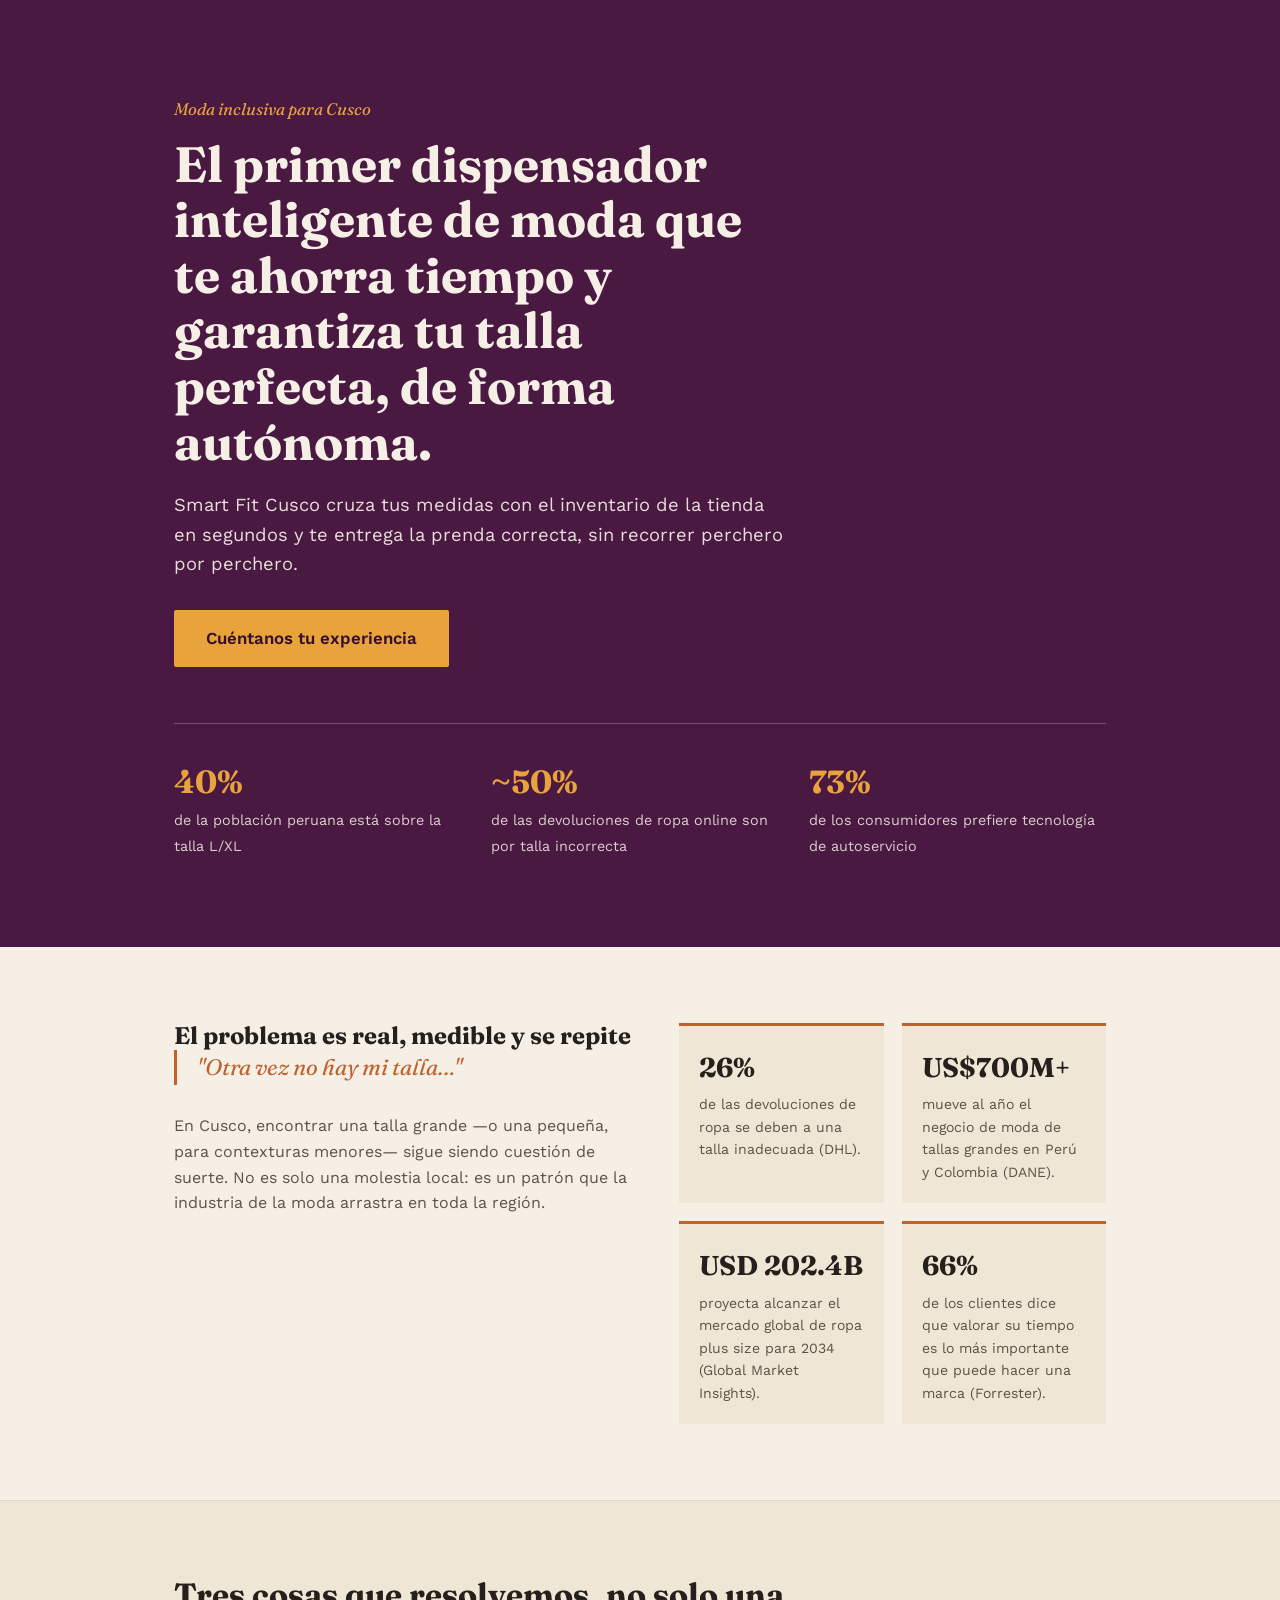
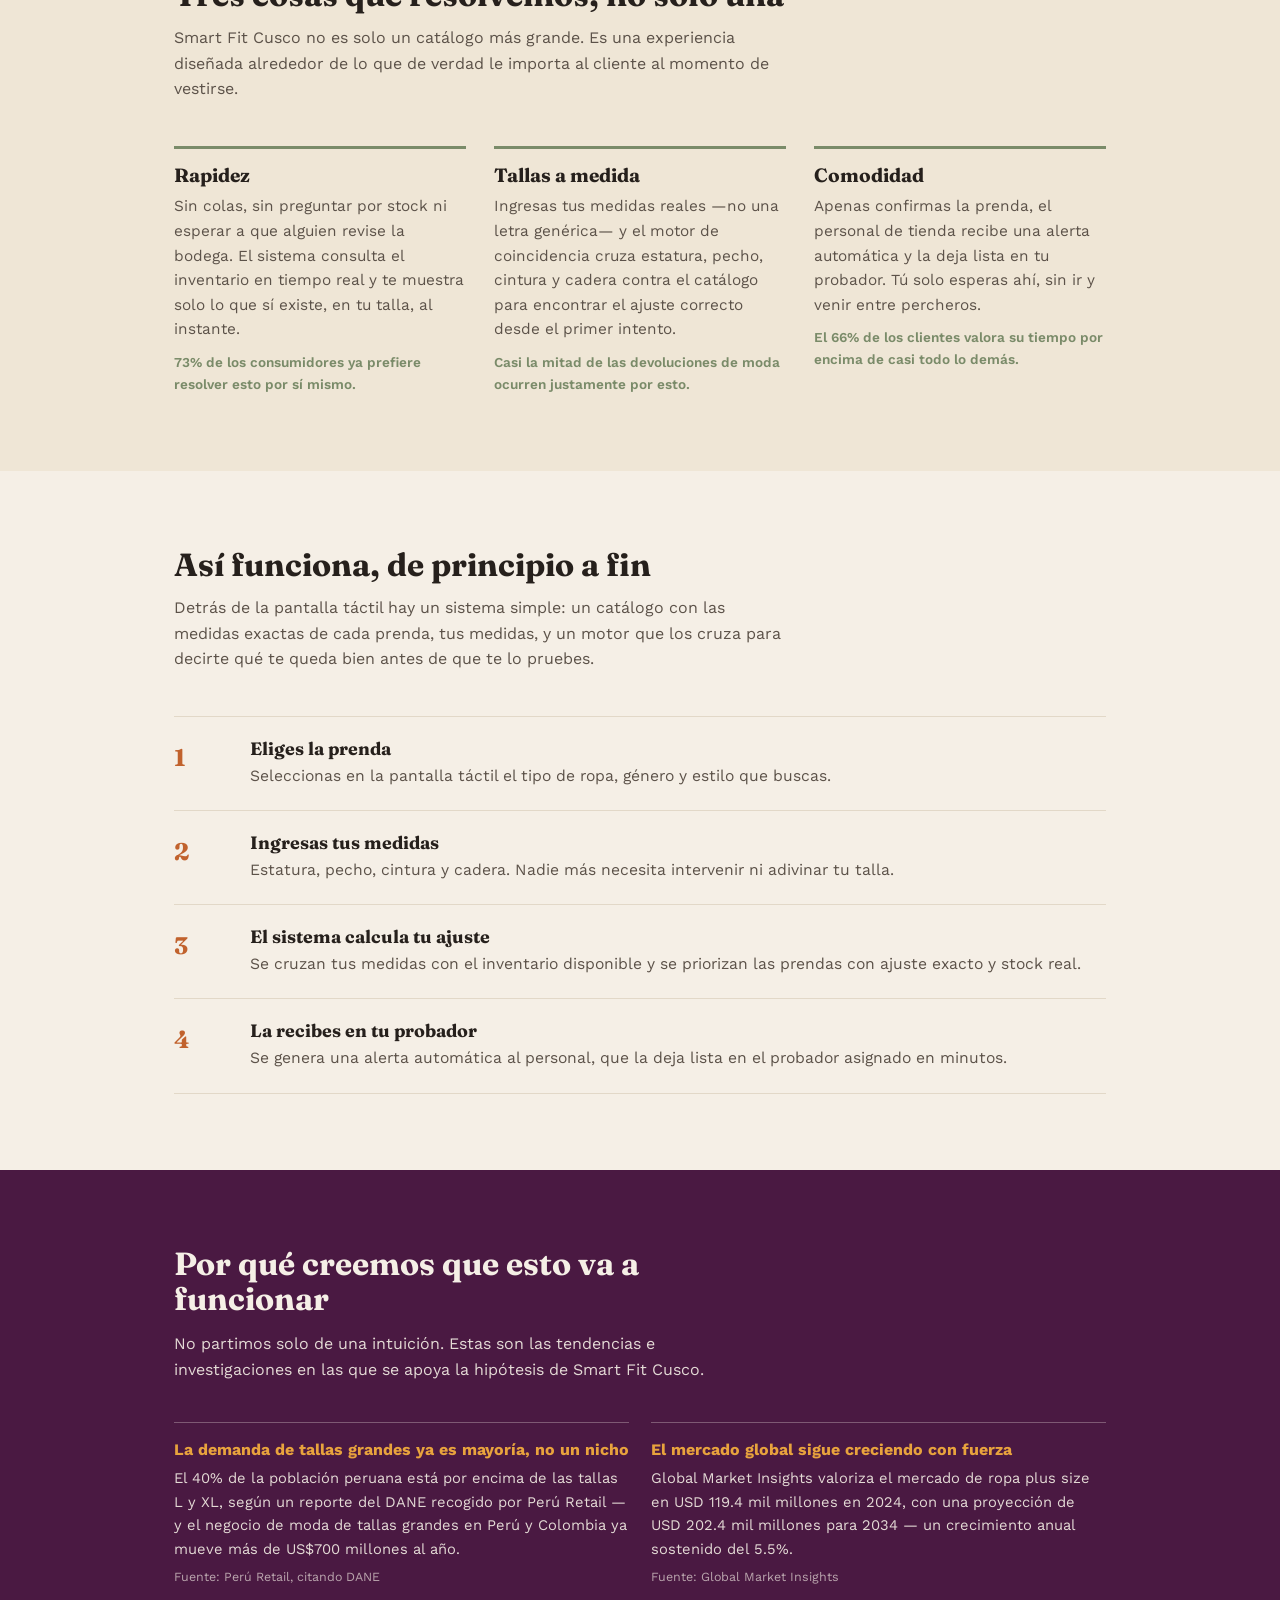
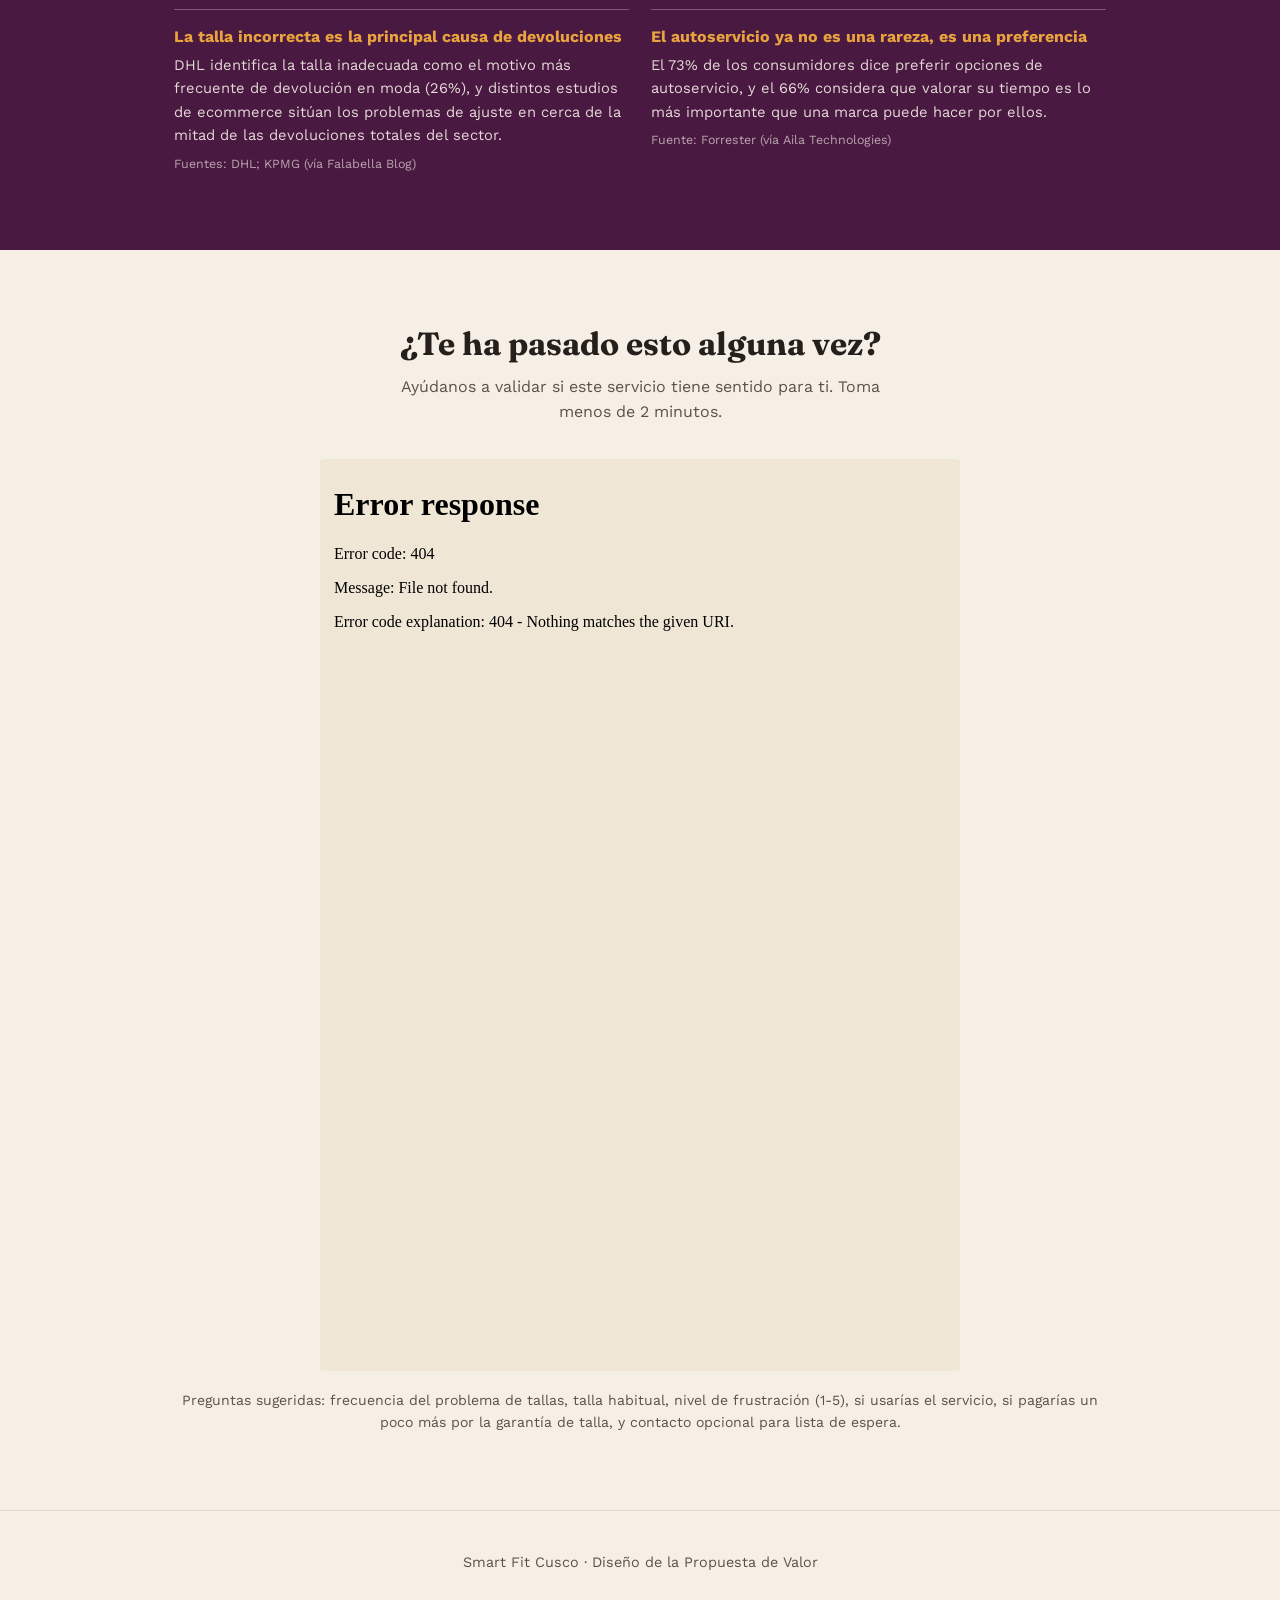
==== index.html @ 57fafe06 "Add files via upload" ====
<!DOCTYPE html>
<html lang="es">
<head>
<meta charset="UTF-8">
<meta name="viewport" content="width=device-width, initial-scale=1">
<title>Smart Fit Cusco — El primer dispensador inteligente de moda</title>
<link rel="preconnect" href="https://fonts.googleapis.com">
<link rel="preconnect" href="https://fonts.gstatic.com" crossorigin>
<link href="https://fonts.googleapis.com/css2?family=Fraunces:ital,wght@0,600;0,700;1,600&family=Work+Sans:wght@400;500;600&display=swap" rel="stylesheet">
<style>
  :root{
    --plum:#4a1942;
    --plum-deep:#340f2e;
    --clay:#c1622d;
    --mustard:#e8a33d;
    --sage:#7a8b69;
    --cream:#f5efe6;
    --panel:#efe6d6;
    --ink:#26201c;
    --muted:#5c5249;
  }
  *{box-sizing:border-box;margin:0;padding:0;}
  body{
    font-family:'Work Sans',sans-serif;
    background:var(--cream);
    color:var(--ink);
    line-height:1.6;
  }
  h1,h2,h3{
    font-family:'Fraunces',serif;
    font-weight:700;
    line-height:1.12;
  }
  .wrap{max-width:980px;margin:0 auto;padding:0 24px;}
  section{padding:76px 0;}
  a.btn{
    display:inline-block;
    background:var(--mustard);
    color:var(--plum-deep);
    text-decoration:none;
    padding:15px 32px;
    border-radius:2px;
    font-weight:600;
    font-size:1.05rem;
  }
  a.btn:hover{background:#f0b158;}

  /* HERO */
  .hero{background:var(--plum);color:var(--cream);padding:96px 0 88px;}
  .hero .eyebrow{color:var(--mustard);font-size:1.05rem;font-style:italic;font-family:'Fraunces',serif;}
  .hero h1{font-size:clamp(2rem,4.6vw,3.1rem);max-width:18ch;margin:14px 0 20px;}
  .hero p.sub{max-width:56ch;font-size:1.15rem;opacity:.92;margin-bottom:32px;}
  .hero-stats{display:grid;grid-template-columns:repeat(3,1fr);gap:20px;margin-top:56px;border-top:1px solid rgba(245,239,230,.25);padding-top:32px;}
  .hero-stats .stat b{display:block;font-family:'Fraunces',serif;font-size:2rem;color:var(--mustard);}
  .hero-stats .stat span{font-size:.9rem;opacity:.85;}

  /* PROBLEMA */
  .problema{border-bottom:1px solid #e2d8c8;}
  .problema .grid{display:grid;grid-template-columns:1fr;gap:36px;}
  @media(min-width:760px){.problema .grid{grid-template-columns:1.1fr 1fr;align-items:start;}}
  .problema blockquote{
    font-family:'Fraunces',serif;font-style:italic;font-size:1.4rem;color:var(--clay);
    border-left:3px solid var(--clay);padding-left:20px;margin-bottom:28px;
  }
  .cifras{display:grid;grid-template-columns:1fr 1fr;gap:18px;}
  .cifra{background:var(--panel);padding:20px;border-top:3px solid var(--clay);}
  .cifra b{display:block;font-family:'Fraunces',serif;font-size:1.7rem;}
  .cifra p{font-size:.88rem;color:var(--muted);margin-top:4px;}

  /* PILARES */
  .pilares{background:var(--panel);}
  .pilares h2{font-size:2rem;margin-bottom:12px;}
  .pilares p.intro{max-width:60ch;color:var(--muted);margin-bottom:44px;}
  .pilares-grid{display:grid;grid-template-columns:1fr;gap:28px;}
  @media(min-width:760px){.pilares-grid{grid-template-columns:repeat(3,1fr);}}
  .pilar{border-top:3px solid var(--sage);padding-top:16px;}
  .pilar h3{font-size:1.2rem;margin-bottom:8px;}
  .pilar p{font-size:.96rem;color:var(--muted);}
  .pilar .dato{font-size:.85rem;color:var(--sage);font-weight:600;margin-top:10px;}

  /* COMO FUNCIONA */
  .como h2{font-size:2rem;margin-bottom:12px;}
  .como p.intro{max-width:62ch;color:var(--muted);margin-bottom:44px;}
  .pasos{display:grid;grid-template-columns:1fr;gap:0;}
  .paso{display:grid;grid-template-columns:56px 1fr;gap:20px;padding:22px 0;border-top:1px solid #e2d8c8;}
  .paso:last-child{border-bottom:1px solid #e2d8c8;}
  .paso .num{font-family:'Fraunces',serif;font-size:1.5rem;font-weight:700;color:var(--clay);}
  .paso h3{font-size:1.12rem;margin-bottom:4px;}
  .paso p{color:var(--muted);font-size:.98rem;}

  /* RESPALDO */
  .respaldo{background:var(--plum);color:var(--cream);}
  .respaldo h2{font-size:2rem;max-width:22ch;margin-bottom:14px;}
  .respaldo p.intro{max-width:60ch;opacity:.9;margin-bottom:40px;}
  .fuentes{display:grid;grid-template-columns:1fr;gap:22px;}
  @media(min-width:760px){.fuentes{grid-template-columns:repeat(2,1fr);}}
  .fuente{border-top:1px solid rgba(245,239,230,.3);padding-top:14px;}
  .fuente b{color:var(--mustard);}
  .fuente p{font-size:.92rem;opacity:.9;margin-top:4px;}
  .fuente cite{display:block;font-size:.78rem;opacity:.65;margin-top:6px;font-style:normal;}

  /* FORMULARIO */
  .formulario{text-align:center;background:var(--cream);}
  .formulario h2{font-size:2rem;max-width:22ch;margin:0 auto 12px;}
  .formulario p.lead{max-width:50ch;margin:0 auto 34px;color:var(--muted);}
  .form-shell{background:var(--panel);border-radius:4px;padding:6px;max-width:640px;margin:0 auto;}
  .form-shell iframe{width:100%;height:900px;border:none;display:block;}
  .form-note{font-size:.88rem;color:var(--muted);margin-top:18px;}

  footer{padding:40px 0;text-align:center;font-size:.9rem;color:var(--muted);border-top:1px solid #e2d8c8;}
</style>
</head>
<body>

  <header class="hero">
    <div class="wrap">
      <p class="eyebrow">Moda inclusiva para Cusco</p>
      <h1>El primer dispensador inteligente de moda que te ahorra tiempo y garantiza tu talla perfecta, de forma autónoma.</h1>
      <p class="sub">Smart Fit Cusco cruza tus medidas con el inventario de la tienda en segundos y te entrega la prenda correcta, sin recorrer perchero por perchero.</p>
      <a class="btn" href="#formulario">Cuéntanos tu experiencia</a>
      <div class="hero-stats">
        <div class="stat"><b>40%</b><span>de la población peruana está sobre la talla L/XL</span></div>
        <div class="stat"><b>~50%</b><span>de las devoluciones de ropa online son por talla incorrecta</span></div>
        <div class="stat"><b>73%</b><span>de los consumidores prefiere tecnología de autoservicio</span></div>
      </div>
    </div>
  </header>

  <section class="problema">
    <div class="wrap grid">
      <div>
        <h2>El problema es real, medible y se repite</h2>
        <blockquote>"Otra vez no hay mi talla…"</blockquote>
        <p style="color:var(--muted)">En Cusco, encontrar una talla grande —o una pequeña, para contexturas menores— sigue siendo cuestión de suerte. No es solo una molestia local: es un patrón que la industria de la moda arrastra en toda la región.</p>
      </div>
      <div class="cifras">
        <div class="cifra"><b>26%</b><p>de las devoluciones de ropa se deben a una talla inadecuada (DHL).</p></div>
        <div class="cifra"><b>US$700M+</b><p>mueve al año el negocio de moda de tallas grandes en Perú y Colombia (DANE).</p></div>
        <div class="cifra"><b>USD 202.4B</b><p>proyecta alcanzar el mercado global de ropa plus size para 2034 (Global Market Insights).</p></div>
        <div class="cifra"><b>66%</b><p>de los clientes dice que valorar su tiempo es lo más importante que puede hacer una marca (Forrester).</p></div>
      </div>
    </div>
  </section>

  <section class="pilares">
    <div class="wrap">
      <h2>Tres cosas que resolvemos, no solo una</h2>
      <p class="intro">Smart Fit Cusco no es solo un catálogo más grande. Es una experiencia diseñada alrededor de lo que de verdad le importa al cliente al momento de vestirse.</p>
      <div class="pilares-grid">
        <div class="pilar">
          <h3>Rapidez</h3>
          <p>Sin colas, sin preguntar por stock ni esperar a que alguien revise la bodega. El sistema consulta el inventario en tiempo real y te muestra solo lo que sí existe, en tu talla, al instante.</p>
          <p class="dato">73% de los consumidores ya prefiere resolver esto por sí mismo.</p>
        </div>
        <div class="pilar">
          <h3>Tallas a medida</h3>
          <p>Ingresas tus medidas reales —no una letra genérica— y el motor de coincidencia cruza estatura, pecho, cintura y cadera contra el catálogo para encontrar el ajuste correcto desde el primer intento.</p>
          <p class="dato">Casi la mitad de las devoluciones de moda ocurren justamente por esto.</p>
        </div>
        <div class="pilar">
          <h3>Comodidad</h3>
          <p>Apenas confirmas la prenda, el personal de tienda recibe una alerta automática y la deja lista en tu probador. Tú solo esperas ahí, sin ir y venir entre percheros.</p>
          <p class="dato">El 66% de los clientes valora su tiempo por encima de casi todo lo demás.</p>
        </div>
      </div>
    </div>
  </section>

  <section class="como">
    <div class="wrap">
      <h2>Así funciona, de principio a fin</h2>
      <p class="intro">Detrás de la pantalla táctil hay un sistema simple: un catálogo con las medidas exactas de cada prenda, tus medidas, y un motor que los cruza para decirte qué te queda bien antes de que te lo pruebes.</p>
      <div class="pasos">
        <div class="paso">
          <span class="num">1</span>
          <div><h3>Eliges la prenda</h3><p>Seleccionas en la pantalla táctil el tipo de ropa, género y estilo que buscas.</p></div>
        </div>
        <div class="paso">
          <span class="num">2</span>
          <div><h3>Ingresas tus medidas</h3><p>Estatura, pecho, cintura y cadera. Nadie más necesita intervenir ni adivinar tu talla.</p></div>
        </div>
        <div class="paso">
          <span class="num">3</span>
          <div><h3>El sistema calcula tu ajuste</h3><p>Se cruzan tus medidas con el inventario disponible y se priorizan las prendas con ajuste exacto y stock real.</p></div>
        </div>
        <div class="paso">
          <span class="num">4</span>
          <div><h3>La recibes en tu probador</h3><p>Se genera una alerta automática al personal, que la deja lista en el probador asignado en minutos.</p></div>
        </div>
      </div>
    </div>
  </section>

  <section class="respaldo">
    <div class="wrap">
      <h2>Por qué creemos que esto va a funcionar</h2>
      <p class="intro">No partimos solo de una intuición. Estas son las tendencias e investigaciones en las que se apoya la hipótesis de Smart Fit Cusco.</p>
      <div class="fuentes">
        <div class="fuente">
          <b>La demanda de tallas grandes ya es mayoría, no un nicho</b>
          <p>El 40% de la población peruana está por encima de las tallas L y XL, según un reporte del DANE recogido por Perú Retail — y el negocio de moda de tallas grandes en Perú y Colombia ya mueve más de US$700 millones al año.</p>
          <cite>Fuente: Perú Retail, citando DANE</cite>
        </div>
        <div class="fuente">
          <b>El mercado global sigue creciendo con fuerza</b>
          <p>Global Market Insights valoriza el mercado de ropa plus size en USD 119.4 mil millones en 2024, con una proyección de USD 202.4 mil millones para 2034 — un crecimiento anual sostenido del 5.5%.</p>
          <cite>Fuente: Global Market Insights</cite>
        </div>
        <div class="fuente">
          <b>La talla incorrecta es la principal causa de devoluciones</b>
          <p>DHL identifica la talla inadecuada como el motivo más frecuente de devolución en moda (26%), y distintos estudios de ecommerce sitúan los problemas de ajuste en cerca de la mitad de las devoluciones totales del sector.</p>
          <cite>Fuentes: DHL; KPMG (vía Falabella Blog)</cite>
        </div>
        <div class="fuente">
          <b>El autoservicio ya no es una rareza, es una preferencia</b>
          <p>El 73% de los consumidores dice preferir opciones de autoservicio, y el 66% considera que valorar su tiempo es lo más importante que una marca puede hacer por ellos.</p>
          <cite>Fuente: Forrester (vía Aila Technologies)</cite>
        </div>
      </div>
    </div>
  </section>

  <section class="formulario" id="formulario">
    <div class="wrap">
      <h2>¿Te ha pasado esto alguna vez?</h2>
      <p class="lead">Ayúdanos a validar si este servicio tiene sentido para ti. Toma menos de 2 minutos.</p>
      <div class="form-shell">
        <!--
          Reemplaza el src de abajo con el link de embed de tu Google Form:
          Google Forms → Enviar → pestaña "<>" (Insertar HTML) → copia solo el link dentro de src="..."
        -->
        <iframe src="PEGA_AQUI_EL_LINK_DE_EMBED_DE_TU_GOOGLE_FORM" title="Formulario Smart Fit Cusco">Cargando formulario…</iframe>
      </div>
      <p class="form-note">Preguntas sugeridas: frecuencia del problema de tallas, talla habitual, nivel de frustración (1-5), si usarías el servicio, si pagarías un poco más por la garantía de talla, y contacto opcional para lista de espera.</p>
    </div>
  </section>

  <footer>
    Smart Fit Cusco · Diseño de la Propuesta de Valor
  </footer>

</body>
</html>
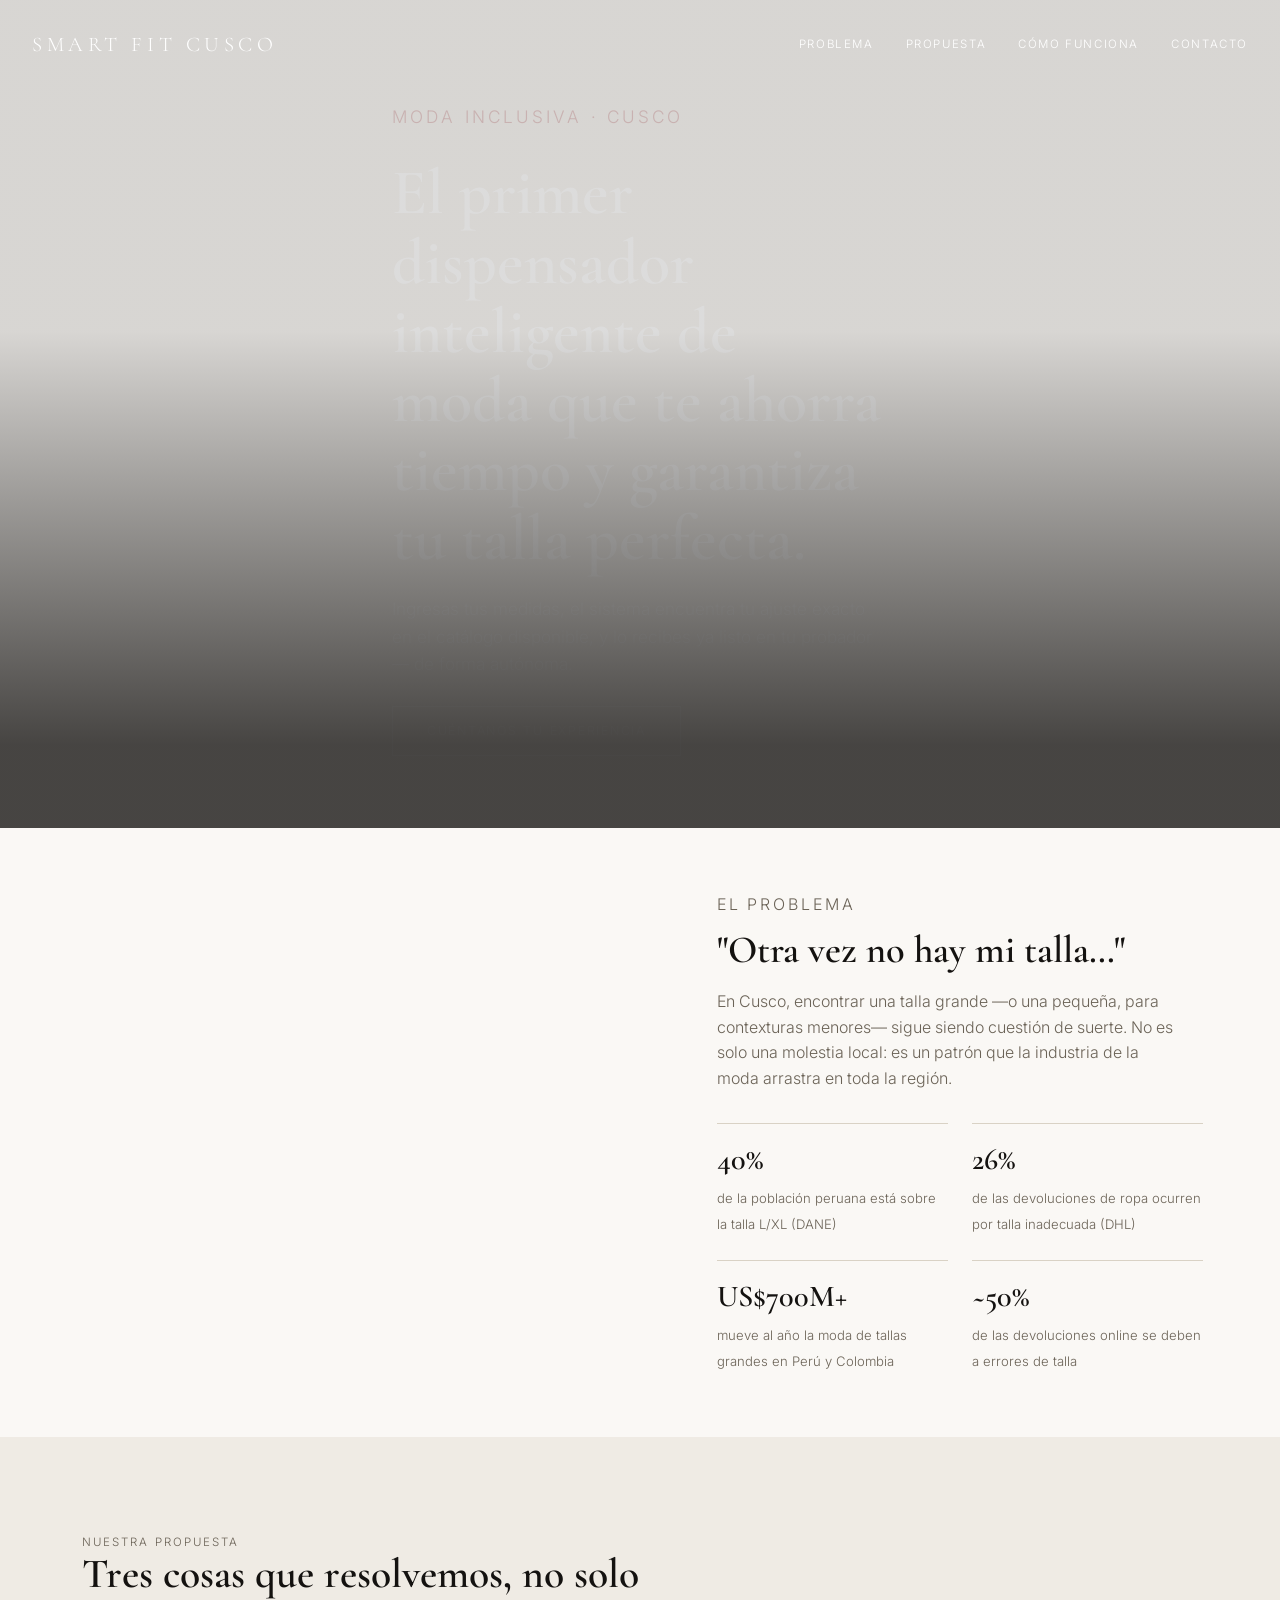
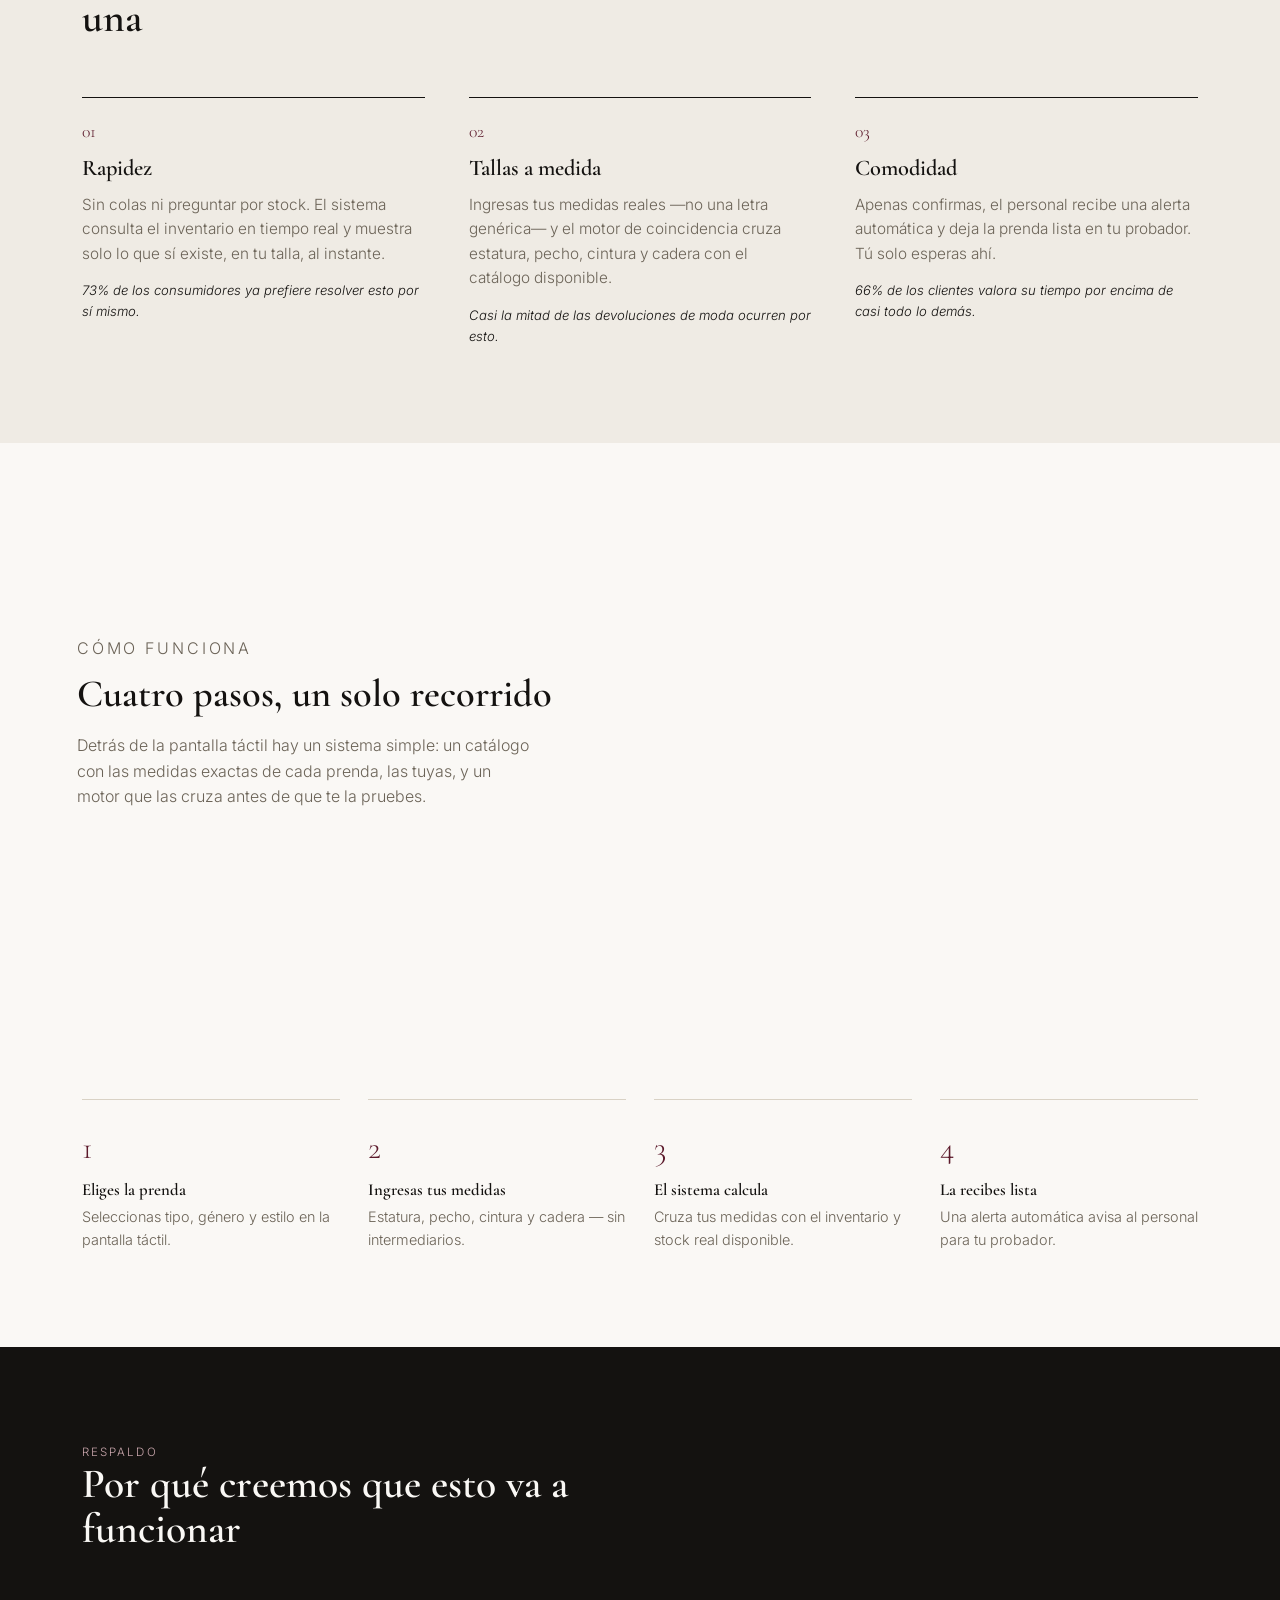
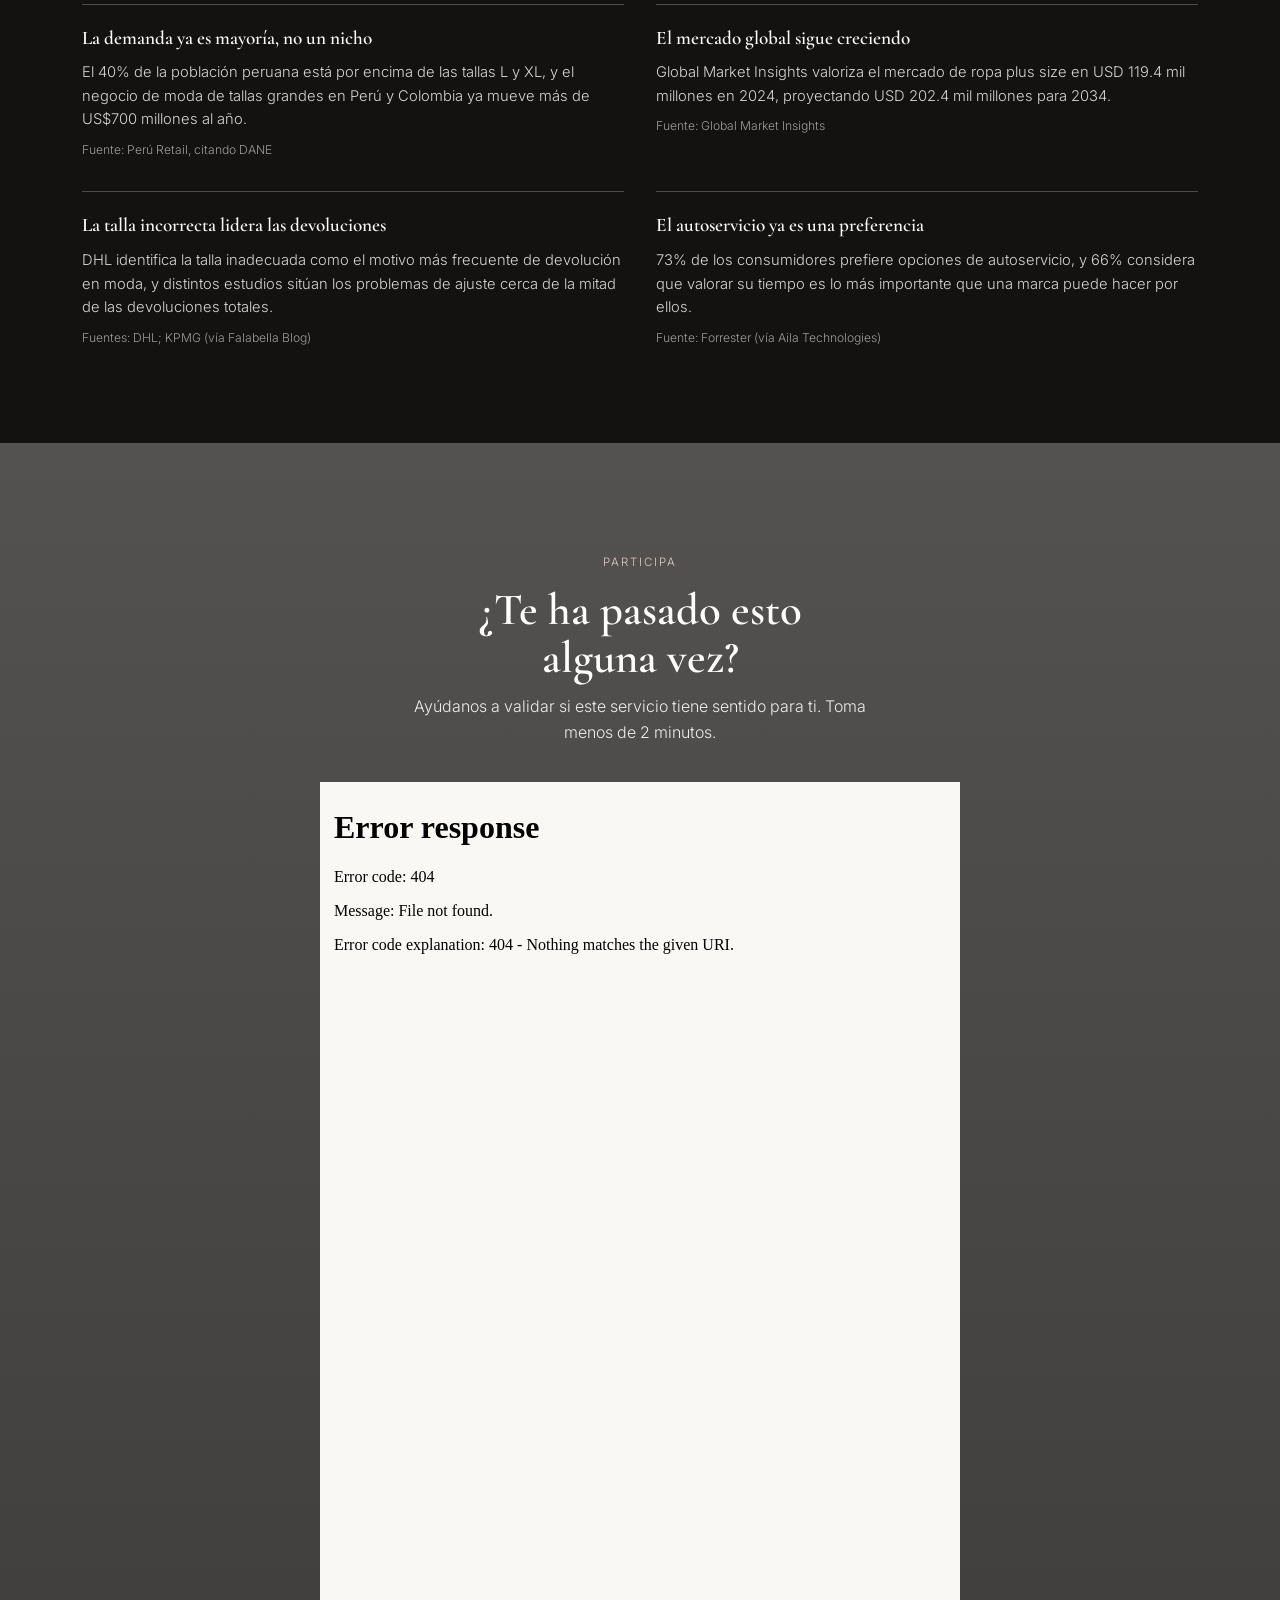
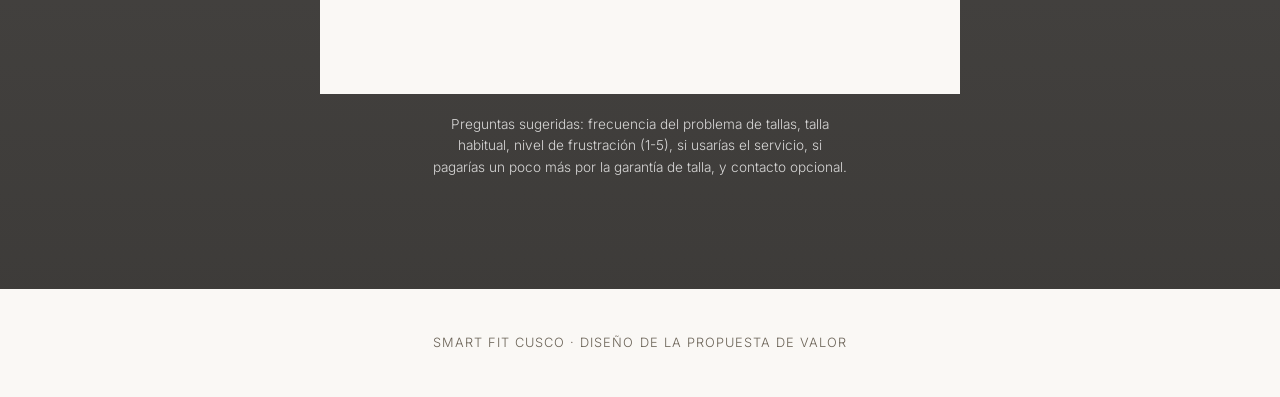
==== commit a920a383: "Rename index (1).html to index.html" ====
--- a/index.html
+++ b/index.html
@@ -3,217 +3,255 @@
 <head>
 <meta charset="UTF-8">
 <meta name="viewport" content="width=device-width, initial-scale=1">
-<title>Smart Fit Cusco — El primer dispensador inteligente de moda</title>
+<title>Smart Fit Cusco</title>
 <link rel="preconnect" href="https://fonts.googleapis.com">
 <link rel="preconnect" href="https://fonts.gstatic.com" crossorigin>
-<link href="https://fonts.googleapis.com/css2?family=Fraunces:ital,wght@0,600;0,700;1,600&family=Work+Sans:wght@400;500;600&display=swap" rel="stylesheet">
+<link href="https://fonts.googleapis.com/css2?family=Cormorant+Garamond:ital,wght@0,400;0,600;1,400&family=Inter:wght@300;400;500;600&display=swap" rel="stylesheet">
 <style>
   :root{
-    --plum:#4a1942;
-    --plum-deep:#340f2e;
-    --clay:#c1622d;
-    --mustard:#e8a33d;
-    --sage:#7a8b69;
-    --cream:#f5efe6;
-    --panel:#efe6d6;
-    --ink:#26201c;
-    --muted:#5c5249;
+    --ink:#141210;
+    --paper:#faf8f5;
+    --stone:#efebe4;
+    --line:#d9d2c5;
+    --wine:#5c1a2b;
+    --muted:#6b6357;
   }
   *{box-sizing:border-box;margin:0;padding:0;}
   body{
-    font-family:'Work Sans',sans-serif;
-    background:var(--cream);
+    font-family:'Inter',sans-serif;
+    font-weight:300;
+    background:var(--paper);
     color:var(--ink);
     line-height:1.6;
+    font-size:16px;
   }
   h1,h2,h3{
-    font-family:'Fraunces',serif;
-    font-weight:700;
-    line-height:1.12;
-  }
-  .wrap{max-width:980px;margin:0 auto;padding:0 24px;}
-  section{padding:76px 0;}
+    font-family:'Cormorant Garamond',serif;
+    font-weight:600;
+    line-height:1.08;
+  }
+  .wrap{max-width:1180px;margin:0 auto;padding:0 32px;}
+  section{padding:0;}
+  .label{
+    font-size:.72rem;
+    letter-spacing:.18em;
+    text-transform:uppercase;
+    color:var(--muted);
+  }
   a.btn{
     display:inline-block;
-    background:var(--mustard);
-    color:var(--plum-deep);
+    border:1px solid currentColor;
+    color:inherit;
     text-decoration:none;
-    padding:15px 32px;
-    border-radius:2px;
-    font-weight:600;
-    font-size:1.05rem;
-  }
-  a.btn:hover{background:#f0b158;}
+    padding:14px 34px;
+    font-size:.78rem;
+    letter-spacing:.14em;
+    text-transform:uppercase;
+  }
+  a.btn:hover{background:var(--ink);color:var(--paper);}
+
+  /* NAV */
+  nav{
+    position:absolute;top:0;left:0;right:0;z-index:10;
+    display:flex;justify-content:space-between;align-items:center;
+    padding:28px 32px;color:#fff;
+  }
+  nav .logo{font-family:'Cormorant Garamond',serif;font-size:1.3rem;letter-spacing:.22em;}
+  nav .links{display:none;gap:32px;font-size:.72rem;letter-spacing:.14em;text-transform:uppercase;}
+  nav .links a{color:#fff;text-decoration:none;}
+  @media(min-width:800px){nav .links{display:flex;}}
 
   /* HERO */
-  .hero{background:var(--plum);color:var(--cream);padding:96px 0 88px;}
-  .hero .eyebrow{color:var(--mustard);font-size:1.05rem;font-style:italic;font-family:'Fraunces',serif;}
-  .hero h1{font-size:clamp(2rem,4.6vw,3.1rem);max-width:18ch;margin:14px 0 20px;}
-  .hero p.sub{max-width:56ch;font-size:1.15rem;opacity:.92;margin-bottom:32px;}
-  .hero-stats{display:grid;grid-template-columns:repeat(3,1fr);gap:20px;margin-top:56px;border-top:1px solid rgba(245,239,230,.25);padding-top:32px;}
-  .hero-stats .stat b{display:block;font-family:'Fraunces',serif;font-size:2rem;color:var(--mustard);}
-  .hero-stats .stat span{font-size:.9rem;opacity:.85;}
-
-  /* PROBLEMA */
-  .problema{border-bottom:1px solid #e2d8c8;}
-  .problema .grid{display:grid;grid-template-columns:1fr;gap:36px;}
-  @media(min-width:760px){.problema .grid{grid-template-columns:1.1fr 1fr;align-items:start;}}
-  .problema blockquote{
-    font-family:'Fraunces',serif;font-style:italic;font-size:1.4rem;color:var(--clay);
-    border-left:3px solid var(--clay);padding-left:20px;margin-bottom:28px;
-  }
-  .cifras{display:grid;grid-template-columns:1fr 1fr;gap:18px;}
-  .cifra{background:var(--panel);padding:20px;border-top:3px solid var(--clay);}
-  .cifra b{display:block;font-family:'Fraunces',serif;font-size:1.7rem;}
-  .cifra p{font-size:.88rem;color:var(--muted);margin-top:4px;}
+  .hero{
+    position:relative;height:92vh;min-height:560px;
+    background:url('https://images.pexels.com/photos/1488470/pexels-photo-1488470.jpeg?cs=srgb&fm=jpg&w=1800') center/cover no-repeat;
+    display:flex;align-items:flex-end;
+  }
+  .hero::after{
+    content:"";position:absolute;inset:0;
+    background:linear-gradient(0deg,rgba(20,18,16,.78) 10%,rgba(20,18,16,.15) 60%);
+  }
+  .hero .wrap{position:relative;color:#fff;padding-bottom:72px;}
+  .hero .label{color:#e7c9c9;}
+  .hero h1{font-size:clamp(2.3rem,5.4vw,4rem);max-width:16ch;margin:16px 0 22px;font-weight:600;}
+  .hero p{max-width:44ch;font-size:1.08rem;opacity:.9;margin-bottom:28px;}
+
+  /* SPLIT SECTIONS */
+  .split{display:grid;grid-template-columns:1fr;}
+  @media(min-width:860px){.split{grid-template-columns:1fr 1fr;min-height:560px;}}
+  .split .media{min-height:320px;background-size:cover;background-position:center;}
+  .split .content{display:flex;flex-direction:column;justify-content:center;padding:64px 6vw;}
+  .split.reverse{direction:rtl;}
+  .split.reverse .content{direction:ltr;}
+  .content h2{font-size:clamp(1.7rem,3vw,2.5rem);margin:12px 0 18px;}
+  .content p{color:var(--muted);font-size:1rem;max-width:46ch;}
+
+  .stats-row{display:grid;grid-template-columns:repeat(2,1fr);gap:24px;margin-top:32px;}
+  @media(min-width:500px){.stats-row{grid-template-columns:repeat(2,1fr);}}
+  .stats-row div{border-top:1px solid var(--line);padding-top:12px;}
+  .stats-row b{display:block;font-family:'Cormorant Garamond',serif;font-size:1.9rem;font-weight:600;}
+  .stats-row span{font-size:.82rem;color:var(--muted);}
 
   /* PILARES */
-  .pilares{background:var(--panel);}
-  .pilares h2{font-size:2rem;margin-bottom:12px;}
-  .pilares p.intro{max-width:60ch;color:var(--muted);margin-bottom:44px;}
-  .pilares-grid{display:grid;grid-template-columns:1fr;gap:28px;}
-  @media(min-width:760px){.pilares-grid{grid-template-columns:repeat(3,1fr);}}
-  .pilar{border-top:3px solid var(--sage);padding-top:16px;}
-  .pilar h3{font-size:1.2rem;margin-bottom:8px;}
-  .pilar p{font-size:.96rem;color:var(--muted);}
-  .pilar .dato{font-size:.85rem;color:var(--sage);font-weight:600;margin-top:10px;}
+  .pilares{background:var(--stone);padding:96px 0;}
+  .pilares-head{max-width:60ch;margin-bottom:56px;}
+  .pilares-head h2{font-size:clamp(1.9rem,3.4vw,2.6rem);}
+  .pilares-grid{display:grid;grid-template-columns:1fr;gap:44px;}
+  @media(min-width:800px){.pilares-grid{grid-template-columns:repeat(3,1fr);}}
+  .pilar{border-top:1px solid var(--ink);padding-top:20px;}
+  .pilar .num{font-family:'Cormorant Garamond',serif;font-size:1.1rem;color:var(--wine);}
+  .pilar h3{font-size:1.4rem;margin:10px 0 12px;font-weight:600;}
+  .pilar p{color:var(--muted);font-size:.96rem;}
+  .pilar .dato{margin-top:14px;font-size:.82rem;font-style:italic;color:var(--ink);}
 
   /* COMO FUNCIONA */
-  .como h2{font-size:2rem;margin-bottom:12px;}
-  .como p.intro{max-width:62ch;color:var(--muted);margin-bottom:44px;}
-  .pasos{display:grid;grid-template-columns:1fr;gap:0;}
-  .paso{display:grid;grid-template-columns:56px 1fr;gap:20px;padding:22px 0;border-top:1px solid #e2d8c8;}
-  .paso:last-child{border-bottom:1px solid #e2d8c8;}
-  .paso .num{font-family:'Fraunces',serif;font-size:1.5rem;font-weight:700;color:var(--clay);}
-  .paso h3{font-size:1.12rem;margin-bottom:4px;}
-  .paso p{color:var(--muted);font-size:.98rem;}
+  .como{padding:96px 0;}
+  .como-head{max-width:60ch;margin-bottom:52px;}
+  .como-head h2{font-size:clamp(1.9rem,3.4vw,2.6rem);}
+  .pasos{display:grid;grid-template-columns:1fr;}
+  @media(min-width:700px){.pasos{grid-template-columns:repeat(4,1fr);gap:28px;}}
+  .paso{border-top:1px solid var(--line);padding:22px 0;}
+  @media(min-width:700px){.paso{padding:0;padding-top:22px;}}
+  .paso .num{font-family:'Cormorant Garamond',serif;font-size:2rem;color:var(--wine);}
+  .paso h3{font-size:1.05rem;margin:8px 0 6px;font-weight:600;}
+  .paso p{font-size:.9rem;color:var(--muted);}
 
   /* RESPALDO */
-  .respaldo{background:var(--plum);color:var(--cream);}
-  .respaldo h2{font-size:2rem;max-width:22ch;margin-bottom:14px;}
-  .respaldo p.intro{max-width:60ch;opacity:.9;margin-bottom:40px;}
-  .fuentes{display:grid;grid-template-columns:1fr;gap:22px;}
+  .respaldo{background:var(--ink);color:var(--paper);padding:96px 0;}
+  .respaldo-head{max-width:64ch;margin-bottom:52px;}
+  .respaldo-head .label{color:#c9a6ac;}
+  .respaldo-head h2{font-size:clamp(1.9rem,3.4vw,2.6rem);}
+  .fuentes{display:grid;grid-template-columns:1fr;gap:32px;}
   @media(min-width:760px){.fuentes{grid-template-columns:repeat(2,1fr);}}
-  .fuente{border-top:1px solid rgba(245,239,230,.3);padding-top:14px;}
-  .fuente b{color:var(--mustard);}
-  .fuente p{font-size:.92rem;opacity:.9;margin-top:4px;}
-  .fuente cite{display:block;font-size:.78rem;opacity:.65;margin-top:6px;font-style:normal;}
+  .fuente{border-top:1px solid rgba(250,248,245,.25);padding-top:18px;}
+  .fuente h4{font-family:'Cormorant Garamond',serif;font-weight:600;font-size:1.2rem;margin-bottom:8px;}
+  .fuente p{font-size:.92rem;opacity:.85;}
+  .fuente cite{display:block;font-size:.76rem;opacity:.6;margin-top:8px;font-style:normal;}
 
   /* FORMULARIO */
-  .formulario{text-align:center;background:var(--cream);}
-  .formulario h2{font-size:2rem;max-width:22ch;margin:0 auto 12px;}
-  .formulario p.lead{max-width:50ch;margin:0 auto 34px;color:var(--muted);}
-  .form-shell{background:var(--panel);border-radius:4px;padding:6px;max-width:640px;margin:0 auto;}
-  .form-shell iframe{width:100%;height:900px;border:none;display:block;}
-  .form-note{font-size:.88rem;color:var(--muted);margin-top:18px;}
-
-  footer{padding:40px 0;text-align:center;font-size:.9rem;color:var(--muted);border-top:1px solid #e2d8c8;}
+  .formulario{
+    position:relative;padding:110px 0;text-align:center;color:#fff;
+    background:linear-gradient(rgba(20,18,16,.72),rgba(20,18,16,.82)),url('https://images.pexels.com/photos/1488464/pexels-photo-1488464.jpeg?cs=srgb&fm=jpg&w=1800') center/cover no-repeat;
+  }
+  .formulario .label{color:#e7c9c9;}
+  .formulario h2{font-size:clamp(2rem,3.6vw,2.8rem);max-width:20ch;margin:14px auto 12px;}
+  .formulario p.lead{max-width:48ch;margin:0 auto 36px;opacity:.9;}
+  .form-shell{background:var(--paper);padding:6px;max-width:640px;margin:0 auto;}
+  .form-shell iframe{width:100%;height:900px;border:none;display:block;color:var(--ink);}
+  .form-note{font-size:.85rem;opacity:.8;margin-top:20px;max-width:52ch;margin-left:auto;margin-right:auto;}
+
+  footer{padding:44px 0;text-align:center;font-size:.8rem;letter-spacing:.08em;text-transform:uppercase;color:var(--muted);}
 </style>
 </head>
 <body>
 
   <header class="hero">
-    <div class="wrap">
-      <p class="eyebrow">Moda inclusiva para Cusco</p>
-      <h1>El primer dispensador inteligente de moda que te ahorra tiempo y garantiza tu talla perfecta, de forma autónoma.</h1>
-      <p class="sub">Smart Fit Cusco cruza tus medidas con el inventario de la tienda en segundos y te entrega la prenda correcta, sin recorrer perchero por perchero.</p>
+    <nav>
+      <span class="logo">SMART FIT CUSCO</span>
+      <div class="links">
+        <a href="#problema">Problema</a>
+        <a href="#pilares">Propuesta</a>
+        <a href="#como">Cómo funciona</a>
+        <a href="#formulario">Contacto</a>
+      </div>
+    </nav>
+    <div class="wrap">
+      <p class="label">Moda inclusiva · Cusco</p>
+      <h1>El primer dispensador inteligente de moda que te ahorra tiempo y garantiza tu talla perfecta.</h1>
+      <p>Ingresas tus medidas, el sistema encuentra tu ajuste exacto en el catálogo disponible, y lo recibes ya listo en tu probador — de forma autónoma.</p>
       <a class="btn" href="#formulario">Cuéntanos tu experiencia</a>
-      <div class="hero-stats">
-        <div class="stat"><b>40%</b><span>de la población peruana está sobre la talla L/XL</span></div>
-        <div class="stat"><b>~50%</b><span>de las devoluciones de ropa online son por talla incorrecta</span></div>
-        <div class="stat"><b>73%</b><span>de los consumidores prefiere tecnología de autoservicio</span></div>
-      </div>
     </div>
   </header>
 
-  <section class="problema">
-    <div class="wrap grid">
-      <div>
-        <h2>El problema es real, medible y se repite</h2>
-        <blockquote>"Otra vez no hay mi talla…"</blockquote>
-        <p style="color:var(--muted)">En Cusco, encontrar una talla grande —o una pequeña, para contexturas menores— sigue siendo cuestión de suerte. No es solo una molestia local: es un patrón que la industria de la moda arrastra en toda la región.</p>
-      </div>
-      <div class="cifras">
-        <div class="cifra"><b>26%</b><p>de las devoluciones de ropa se deben a una talla inadecuada (DHL).</p></div>
-        <div class="cifra"><b>US$700M+</b><p>mueve al año el negocio de moda de tallas grandes en Perú y Colombia (DANE).</p></div>
-        <div class="cifra"><b>USD 202.4B</b><p>proyecta alcanzar el mercado global de ropa plus size para 2034 (Global Market Insights).</p></div>
-        <div class="cifra"><b>66%</b><p>de los clientes dice que valorar su tiempo es lo más importante que puede hacer una marca (Forrester).</p></div>
-      </div>
-    </div>
-  </section>
-
-  <section class="pilares">
-    <div class="wrap">
-      <h2>Tres cosas que resolvemos, no solo una</h2>
-      <p class="intro">Smart Fit Cusco no es solo un catálogo más grande. Es una experiencia diseñada alrededor de lo que de verdad le importa al cliente al momento de vestirse.</p>
+  <section class="split" id="problema">
+    <div class="media" style="background-image:url('https://images.pexels.com/photos/1488467/pexels-photo-1488467.jpeg?cs=srgb&fm=jpg&w=1200')"></div>
+    <div class="content">
+      <p class="label">El problema</p>
+      <h2>"Otra vez no hay mi talla…"</h2>
+      <p>En Cusco, encontrar una talla grande —o una pequeña, para contexturas menores— sigue siendo cuestión de suerte. No es solo una molestia local: es un patrón que la industria de la moda arrastra en toda la región.</p>
+      <div class="stats-row">
+        <div><b>40%</b><span>de la población peruana está sobre la talla L/XL (DANE)</span></div>
+        <div><b>26%</b><span>de las devoluciones de ropa ocurren por talla inadecuada (DHL)</span></div>
+        <div><b>US$700M+</b><span>mueve al año la moda de tallas grandes en Perú y Colombia</span></div>
+        <div><b>~50%</b><span>de las devoluciones online se deben a errores de talla</span></div>
+      </div>
+    </div>
+  </section>
+
+  <section class="pilares" id="pilares">
+    <div class="wrap">
+      <div class="pilares-head">
+        <p class="label">Nuestra propuesta</p>
+        <h2>Tres cosas que resolvemos, no solo una</h2>
+      </div>
       <div class="pilares-grid">
         <div class="pilar">
+          <span class="num">01</span>
           <h3>Rapidez</h3>
-          <p>Sin colas, sin preguntar por stock ni esperar a que alguien revise la bodega. El sistema consulta el inventario en tiempo real y te muestra solo lo que sí existe, en tu talla, al instante.</p>
+          <p>Sin colas ni preguntar por stock. El sistema consulta el inventario en tiempo real y muestra solo lo que sí existe, en tu talla, al instante.</p>
           <p class="dato">73% de los consumidores ya prefiere resolver esto por sí mismo.</p>
         </div>
         <div class="pilar">
+          <span class="num">02</span>
           <h3>Tallas a medida</h3>
-          <p>Ingresas tus medidas reales —no una letra genérica— y el motor de coincidencia cruza estatura, pecho, cintura y cadera contra el catálogo para encontrar el ajuste correcto desde el primer intento.</p>
-          <p class="dato">Casi la mitad de las devoluciones de moda ocurren justamente por esto.</p>
+          <p>Ingresas tus medidas reales —no una letra genérica— y el motor de coincidencia cruza estatura, pecho, cintura y cadera con el catálogo disponible.</p>
+          <p class="dato">Casi la mitad de las devoluciones de moda ocurren por esto.</p>
         </div>
         <div class="pilar">
+          <span class="num">03</span>
           <h3>Comodidad</h3>
-          <p>Apenas confirmas la prenda, el personal de tienda recibe una alerta automática y la deja lista en tu probador. Tú solo esperas ahí, sin ir y venir entre percheros.</p>
-          <p class="dato">El 66% de los clientes valora su tiempo por encima de casi todo lo demás.</p>
-        </div>
-      </div>
+          <p>Apenas confirmas, el personal recibe una alerta automática y deja la prenda lista en tu probador. Tú solo esperas ahí.</p>
+          <p class="dato">66% de los clientes valora su tiempo por encima de casi todo lo demás.</p>
+        </div>
+      </div>
+    </div>
+  </section>
+
+  <section class="split reverse">
+    <div class="media" style="background-image:url('https://images.pexels.com/photos/1488463/pexels-photo-1488463.jpeg?cs=srgb&fm=jpg&w=1200')"></div>
+    <div class="content" id="como">
+      <p class="label">Cómo funciona</p>
+      <h2>Cuatro pasos, un solo recorrido</h2>
+      <p>Detrás de la pantalla táctil hay un sistema simple: un catálogo con las medidas exactas de cada prenda, las tuyas, y un motor que las cruza antes de que te la pruebes.</p>
     </div>
   </section>
 
   <section class="como">
     <div class="wrap">
-      <h2>Así funciona, de principio a fin</h2>
-      <p class="intro">Detrás de la pantalla táctil hay un sistema simple: un catálogo con las medidas exactas de cada prenda, tus medidas, y un motor que los cruza para decirte qué te queda bien antes de que te lo pruebes.</p>
       <div class="pasos">
-        <div class="paso">
-          <span class="num">1</span>
-          <div><h3>Eliges la prenda</h3><p>Seleccionas en la pantalla táctil el tipo de ropa, género y estilo que buscas.</p></div>
-        </div>
-        <div class="paso">
-          <span class="num">2</span>
-          <div><h3>Ingresas tus medidas</h3><p>Estatura, pecho, cintura y cadera. Nadie más necesita intervenir ni adivinar tu talla.</p></div>
-        </div>
-        <div class="paso">
-          <span class="num">3</span>
-          <div><h3>El sistema calcula tu ajuste</h3><p>Se cruzan tus medidas con el inventario disponible y se priorizan las prendas con ajuste exacto y stock real.</p></div>
-        </div>
-        <div class="paso">
-          <span class="num">4</span>
-          <div><h3>La recibes en tu probador</h3><p>Se genera una alerta automática al personal, que la deja lista en el probador asignado en minutos.</p></div>
-        </div>
+        <div class="paso"><span class="num">1</span><h3>Eliges la prenda</h3><p>Seleccionas tipo, género y estilo en la pantalla táctil.</p></div>
+        <div class="paso"><span class="num">2</span><h3>Ingresas tus medidas</h3><p>Estatura, pecho, cintura y cadera — sin intermediarios.</p></div>
+        <div class="paso"><span class="num">3</span><h3>El sistema calcula</h3><p>Cruza tus medidas con el inventario y stock real disponible.</p></div>
+        <div class="paso"><span class="num">4</span><h3>La recibes lista</h3><p>Una alerta automática avisa al personal para tu probador.</p></div>
       </div>
     </div>
   </section>
 
   <section class="respaldo">
     <div class="wrap">
-      <h2>Por qué creemos que esto va a funcionar</h2>
-      <p class="intro">No partimos solo de una intuición. Estas son las tendencias e investigaciones en las que se apoya la hipótesis de Smart Fit Cusco.</p>
+      <div class="respaldo-head">
+        <p class="label">Respaldo</p>
+        <h2>Por qué creemos que esto va a funcionar</h2>
+      </div>
       <div class="fuentes">
         <div class="fuente">
-          <b>La demanda de tallas grandes ya es mayoría, no un nicho</b>
-          <p>El 40% de la población peruana está por encima de las tallas L y XL, según un reporte del DANE recogido por Perú Retail — y el negocio de moda de tallas grandes en Perú y Colombia ya mueve más de US$700 millones al año.</p>
+          <h4>La demanda ya es mayoría, no un nicho</h4>
+          <p>El 40% de la población peruana está por encima de las tallas L y XL, y el negocio de moda de tallas grandes en Perú y Colombia ya mueve más de US$700 millones al año.</p>
           <cite>Fuente: Perú Retail, citando DANE</cite>
         </div>
         <div class="fuente">
-          <b>El mercado global sigue creciendo con fuerza</b>
-          <p>Global Market Insights valoriza el mercado de ropa plus size en USD 119.4 mil millones en 2024, con una proyección de USD 202.4 mil millones para 2034 — un crecimiento anual sostenido del 5.5%.</p>
+          <h4>El mercado global sigue creciendo</h4>
+          <p>Global Market Insights valoriza el mercado de ropa plus size en USD 119.4 mil millones en 2024, proyectando USD 202.4 mil millones para 2034.</p>
           <cite>Fuente: Global Market Insights</cite>
         </div>
         <div class="fuente">
-          <b>La talla incorrecta es la principal causa de devoluciones</b>
-          <p>DHL identifica la talla inadecuada como el motivo más frecuente de devolución en moda (26%), y distintos estudios de ecommerce sitúan los problemas de ajuste en cerca de la mitad de las devoluciones totales del sector.</p>
+          <h4>La talla incorrecta lidera las devoluciones</h4>
+          <p>DHL identifica la talla inadecuada como el motivo más frecuente de devolución en moda, y distintos estudios sitúan los problemas de ajuste cerca de la mitad de las devoluciones totales.</p>
           <cite>Fuentes: DHL; KPMG (vía Falabella Blog)</cite>
         </div>
         <div class="fuente">
-          <b>El autoservicio ya no es una rareza, es una preferencia</b>
-          <p>El 73% de los consumidores dice preferir opciones de autoservicio, y el 66% considera que valorar su tiempo es lo más importante que una marca puede hacer por ellos.</p>
+          <h4>El autoservicio ya es una preferencia</h4>
+          <p>73% de los consumidores prefiere opciones de autoservicio, y 66% considera que valorar su tiempo es lo más importante que una marca puede hacer por ellos.</p>
           <cite>Fuente: Forrester (vía Aila Technologies)</cite>
         </div>
       </div>
@@ -222,22 +260,18 @@
 
   <section class="formulario" id="formulario">
     <div class="wrap">
+      <p class="label">Participa</p>
       <h2>¿Te ha pasado esto alguna vez?</h2>
       <p class="lead">Ayúdanos a validar si este servicio tiene sentido para ti. Toma menos de 2 minutos.</p>
       <div class="form-shell">
-        <!--
-          Reemplaza el src de abajo con el link de embed de tu Google Form:
-          Google Forms → Enviar → pestaña "<>" (Insertar HTML) → copia solo el link dentro de src="..."
-        -->
+        <!-- Reemplaza el src con el link de embed de tu Google Form (Enviar → "<>" → copia el link dentro de src="...") -->
         <iframe src="PEGA_AQUI_EL_LINK_DE_EMBED_DE_TU_GOOGLE_FORM" title="Formulario Smart Fit Cusco">Cargando formulario…</iframe>
       </div>
-      <p class="form-note">Preguntas sugeridas: frecuencia del problema de tallas, talla habitual, nivel de frustración (1-5), si usarías el servicio, si pagarías un poco más por la garantía de talla, y contacto opcional para lista de espera.</p>
-    </div>
-  </section>
-
-  <footer>
-    Smart Fit Cusco · Diseño de la Propuesta de Valor
-  </footer>
+      <p class="form-note">Preguntas sugeridas: frecuencia del problema de tallas, talla habitual, nivel de frustración (1-5), si usarías el servicio, si pagarías un poco más por la garantía de talla, y contacto opcional.</p>
+    </div>
+  </section>
+
+  <footer>Smart Fit Cusco · Diseño de la Propuesta de Valor</footer>
 
 </body>
 </html>
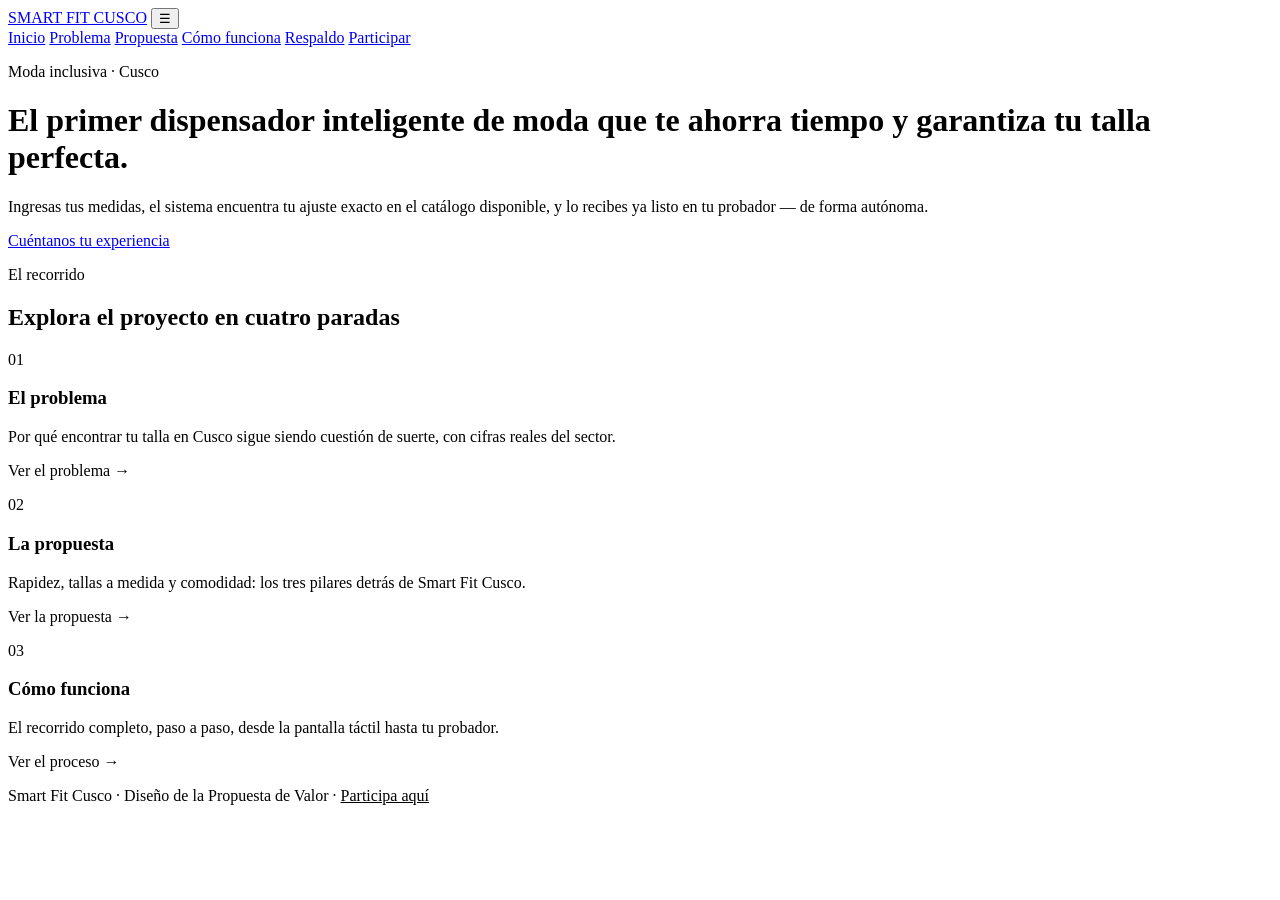
==== commit fd671829: "Add files via upload" ====
--- a/index.html
+++ b/index.html
@@ -7,271 +7,65 @@
 <link rel="preconnect" href="https://fonts.googleapis.com">
 <link rel="preconnect" href="https://fonts.gstatic.com" crossorigin>
 <link href="https://fonts.googleapis.com/css2?family=Cormorant+Garamond:ital,wght@0,400;0,600;1,400&family=Inter:wght@300;400;500;600&display=swap" rel="stylesheet">
-<style>
-  :root{
-    --ink:#141210;
-    --paper:#faf8f5;
-    --stone:#efebe4;
-    --line:#d9d2c5;
-    --wine:#5c1a2b;
-    --muted:#6b6357;
-  }
-  *{box-sizing:border-box;margin:0;padding:0;}
-  body{
-    font-family:'Inter',sans-serif;
-    font-weight:300;
-    background:var(--paper);
-    color:var(--ink);
-    line-height:1.6;
-    font-size:16px;
-  }
-  h1,h2,h3{
-    font-family:'Cormorant Garamond',serif;
-    font-weight:600;
-    line-height:1.08;
-  }
-  .wrap{max-width:1180px;margin:0 auto;padding:0 32px;}
-  section{padding:0;}
-  .label{
-    font-size:.72rem;
-    letter-spacing:.18em;
-    text-transform:uppercase;
-    color:var(--muted);
-  }
-  a.btn{
-    display:inline-block;
-    border:1px solid currentColor;
-    color:inherit;
-    text-decoration:none;
-    padding:14px 34px;
-    font-size:.78rem;
-    letter-spacing:.14em;
-    text-transform:uppercase;
-  }
-  a.btn:hover{background:var(--ink);color:var(--paper);}
-
-  /* NAV */
-  nav{
-    position:absolute;top:0;left:0;right:0;z-index:10;
-    display:flex;justify-content:space-between;align-items:center;
-    padding:28px 32px;color:#fff;
-  }
-  nav .logo{font-family:'Cormorant Garamond',serif;font-size:1.3rem;letter-spacing:.22em;}
-  nav .links{display:none;gap:32px;font-size:.72rem;letter-spacing:.14em;text-transform:uppercase;}
-  nav .links a{color:#fff;text-decoration:none;}
-  @media(min-width:800px){nav .links{display:flex;}}
-
-  /* HERO */
-  .hero{
-    position:relative;height:92vh;min-height:560px;
-    background:url('https://images.pexels.com/photos/1488470/pexels-photo-1488470.jpeg?cs=srgb&fm=jpg&w=1800') center/cover no-repeat;
-    display:flex;align-items:flex-end;
-  }
-  .hero::after{
-    content:"";position:absolute;inset:0;
-    background:linear-gradient(0deg,rgba(20,18,16,.78) 10%,rgba(20,18,16,.15) 60%);
-  }
-  .hero .wrap{position:relative;color:#fff;padding-bottom:72px;}
-  .hero .label{color:#e7c9c9;}
-  .hero h1{font-size:clamp(2.3rem,5.4vw,4rem);max-width:16ch;margin:16px 0 22px;font-weight:600;}
-  .hero p{max-width:44ch;font-size:1.08rem;opacity:.9;margin-bottom:28px;}
-
-  /* SPLIT SECTIONS */
-  .split{display:grid;grid-template-columns:1fr;}
-  @media(min-width:860px){.split{grid-template-columns:1fr 1fr;min-height:560px;}}
-  .split .media{min-height:320px;background-size:cover;background-position:center;}
-  .split .content{display:flex;flex-direction:column;justify-content:center;padding:64px 6vw;}
-  .split.reverse{direction:rtl;}
-  .split.reverse .content{direction:ltr;}
-  .content h2{font-size:clamp(1.7rem,3vw,2.5rem);margin:12px 0 18px;}
-  .content p{color:var(--muted);font-size:1rem;max-width:46ch;}
-
-  .stats-row{display:grid;grid-template-columns:repeat(2,1fr);gap:24px;margin-top:32px;}
-  @media(min-width:500px){.stats-row{grid-template-columns:repeat(2,1fr);}}
-  .stats-row div{border-top:1px solid var(--line);padding-top:12px;}
-  .stats-row b{display:block;font-family:'Cormorant Garamond',serif;font-size:1.9rem;font-weight:600;}
-  .stats-row span{font-size:.82rem;color:var(--muted);}
-
-  /* PILARES */
-  .pilares{background:var(--stone);padding:96px 0;}
-  .pilares-head{max-width:60ch;margin-bottom:56px;}
-  .pilares-head h2{font-size:clamp(1.9rem,3.4vw,2.6rem);}
-  .pilares-grid{display:grid;grid-template-columns:1fr;gap:44px;}
-  @media(min-width:800px){.pilares-grid{grid-template-columns:repeat(3,1fr);}}
-  .pilar{border-top:1px solid var(--ink);padding-top:20px;}
-  .pilar .num{font-family:'Cormorant Garamond',serif;font-size:1.1rem;color:var(--wine);}
-  .pilar h3{font-size:1.4rem;margin:10px 0 12px;font-weight:600;}
-  .pilar p{color:var(--muted);font-size:.96rem;}
-  .pilar .dato{margin-top:14px;font-size:.82rem;font-style:italic;color:var(--ink);}
-
-  /* COMO FUNCIONA */
-  .como{padding:96px 0;}
-  .como-head{max-width:60ch;margin-bottom:52px;}
-  .como-head h2{font-size:clamp(1.9rem,3.4vw,2.6rem);}
-  .pasos{display:grid;grid-template-columns:1fr;}
-  @media(min-width:700px){.pasos{grid-template-columns:repeat(4,1fr);gap:28px;}}
-  .paso{border-top:1px solid var(--line);padding:22px 0;}
-  @media(min-width:700px){.paso{padding:0;padding-top:22px;}}
-  .paso .num{font-family:'Cormorant Garamond',serif;font-size:2rem;color:var(--wine);}
-  .paso h3{font-size:1.05rem;margin:8px 0 6px;font-weight:600;}
-  .paso p{font-size:.9rem;color:var(--muted);}
-
-  /* RESPALDO */
-  .respaldo{background:var(--ink);color:var(--paper);padding:96px 0;}
-  .respaldo-head{max-width:64ch;margin-bottom:52px;}
-  .respaldo-head .label{color:#c9a6ac;}
-  .respaldo-head h2{font-size:clamp(1.9rem,3.4vw,2.6rem);}
-  .fuentes{display:grid;grid-template-columns:1fr;gap:32px;}
-  @media(min-width:760px){.fuentes{grid-template-columns:repeat(2,1fr);}}
-  .fuente{border-top:1px solid rgba(250,248,245,.25);padding-top:18px;}
-  .fuente h4{font-family:'Cormorant Garamond',serif;font-weight:600;font-size:1.2rem;margin-bottom:8px;}
-  .fuente p{font-size:.92rem;opacity:.85;}
-  .fuente cite{display:block;font-size:.76rem;opacity:.6;margin-top:8px;font-style:normal;}
-
-  /* FORMULARIO */
-  .formulario{
-    position:relative;padding:110px 0;text-align:center;color:#fff;
-    background:linear-gradient(rgba(20,18,16,.72),rgba(20,18,16,.82)),url('https://images.pexels.com/photos/1488464/pexels-photo-1488464.jpeg?cs=srgb&fm=jpg&w=1800') center/cover no-repeat;
-  }
-  .formulario .label{color:#e7c9c9;}
-  .formulario h2{font-size:clamp(2rem,3.6vw,2.8rem);max-width:20ch;margin:14px auto 12px;}
-  .formulario p.lead{max-width:48ch;margin:0 auto 36px;opacity:.9;}
-  .form-shell{background:var(--paper);padding:6px;max-width:640px;margin:0 auto;}
-  .form-shell iframe{width:100%;height:900px;border:none;display:block;color:var(--ink);}
-  .form-note{font-size:.85rem;opacity:.8;margin-top:20px;max-width:52ch;margin-left:auto;margin-right:auto;}
-
-  footer{padding:44px 0;text-align:center;font-size:.8rem;letter-spacing:.08em;text-transform:uppercase;color:var(--muted);}
-</style>
+<link rel="stylesheet" href="assets/style.css">
 </head>
 <body>
 
-  <header class="hero">
-    <nav>
-      <span class="logo">SMART FIT CUSCO</span>
-      <div class="links">
-        <a href="#problema">Problema</a>
-        <a href="#pilares">Propuesta</a>
-        <a href="#como">Cómo funciona</a>
-        <a href="#formulario">Contacto</a>
-      </div>
-    </nav>
+  <nav class="site-nav">
+    <a class="logo" href="index.html">SMART FIT CUSCO</a>
+    <button class="nav-toggle" aria-label="Abrir menú">☰</button>
+    <div class="nav-links">
+      <a href="index.html" class="active">Inicio</a>
+      <a href="problema.html">Problema</a>
+      <a href="propuesta.html">Propuesta</a>
+      <a href="como-funciona.html">Cómo funciona</a>
+      <a href="respaldo.html">Respaldo</a>
+      <a href="contacto.html" class="nav-cta">Participar</a>
+    </div>
+  </nav>
+
+  <header class="hero" style="background-image:url('https://images.pexels.com/photos/1488470/pexels-photo-1488470.jpeg?cs=srgb&fm=jpg&w=1800')">
     <div class="wrap">
       <p class="label">Moda inclusiva · Cusco</p>
       <h1>El primer dispensador inteligente de moda que te ahorra tiempo y garantiza tu talla perfecta.</h1>
       <p>Ingresas tus medidas, el sistema encuentra tu ajuste exacto en el catálogo disponible, y lo recibes ya listo en tu probador — de forma autónoma.</p>
-      <a class="btn" href="#formulario">Cuéntanos tu experiencia</a>
+      <a class="btn" href="contacto.html">Cuéntanos tu experiencia</a>
     </div>
   </header>
 
-  <section class="split" id="problema">
-    <div class="media" style="background-image:url('https://images.pexels.com/photos/1488467/pexels-photo-1488467.jpeg?cs=srgb&fm=jpg&w=1200')"></div>
-    <div class="content">
-      <p class="label">El problema</p>
-      <h2>"Otra vez no hay mi talla…"</h2>
-      <p>En Cusco, encontrar una talla grande —o una pequeña, para contexturas menores— sigue siendo cuestión de suerte. No es solo una molestia local: es un patrón que la industria de la moda arrastra en toda la región.</p>
-      <div class="stats-row">
-        <div><b>40%</b><span>de la población peruana está sobre la talla L/XL (DANE)</span></div>
-        <div><b>26%</b><span>de las devoluciones de ropa ocurren por talla inadecuada (DHL)</span></div>
-        <div><b>US$700M+</b><span>mueve al año la moda de tallas grandes en Perú y Colombia</span></div>
-        <div><b>~50%</b><span>de las devoluciones online se deben a errores de talla</span></div>
-      </div>
-    </div>
-  </section>
-
-  <section class="pilares" id="pilares">
+  <section class="block">
     <div class="wrap">
-      <div class="pilares-head">
-        <p class="label">Nuestra propuesta</p>
-        <h2>Tres cosas que resolvemos, no solo una</h2>
+      <div class="block-head">
+        <p class="label">El recorrido</p>
+        <h2>Explora el proyecto en cuatro paradas</h2>
       </div>
       <div class="pilares-grid">
         <div class="pilar">
           <span class="num">01</span>
-          <h3>Rapidez</h3>
-          <p>Sin colas ni preguntar por stock. El sistema consulta el inventario en tiempo real y muestra solo lo que sí existe, en tu talla, al instante.</p>
-          <p class="dato">73% de los consumidores ya prefiere resolver esto por sí mismo.</p>
+          <h3>El problema</h3>
+          <p>Por qué encontrar tu talla en Cusco sigue siendo cuestión de suerte, con cifras reales del sector.</p>
+          <p class="dato"><a href="problema.html" style="color:var(--wine);text-decoration:none;">Ver el problema →</a></p>
         </div>
         <div class="pilar">
           <span class="num">02</span>
-          <h3>Tallas a medida</h3>
-          <p>Ingresas tus medidas reales —no una letra genérica— y el motor de coincidencia cruza estatura, pecho, cintura y cadera con el catálogo disponible.</p>
-          <p class="dato">Casi la mitad de las devoluciones de moda ocurren por esto.</p>
+          <h3>La propuesta</h3>
+          <p>Rapidez, tallas a medida y comodidad: los tres pilares detrás de Smart Fit Cusco.</p>
+          <p class="dato"><a href="propuesta.html" style="color:var(--wine);text-decoration:none;">Ver la propuesta →</a></p>
         </div>
         <div class="pilar">
           <span class="num">03</span>
-          <h3>Comodidad</h3>
-          <p>Apenas confirmas, el personal recibe una alerta automática y deja la prenda lista en tu probador. Tú solo esperas ahí.</p>
-          <p class="dato">66% de los clientes valora su tiempo por encima de casi todo lo demás.</p>
+          <h3>Cómo funciona</h3>
+          <p>El recorrido completo, paso a paso, desde la pantalla táctil hasta tu probador.</p>
+          <p class="dato"><a href="como-funciona.html" style="color:var(--wine);text-decoration:none;">Ver el proceso →</a></p>
         </div>
       </div>
     </div>
   </section>
 
-  <section class="split reverse">
-    <div class="media" style="background-image:url('https://images.pexels.com/photos/1488463/pexels-photo-1488463.jpeg?cs=srgb&fm=jpg&w=1200')"></div>
-    <div class="content" id="como">
-      <p class="label">Cómo funciona</p>
-      <h2>Cuatro pasos, un solo recorrido</h2>
-      <p>Detrás de la pantalla táctil hay un sistema simple: un catálogo con las medidas exactas de cada prenda, las tuyas, y un motor que las cruza antes de que te la pruebes.</p>
-    </div>
-  </section>
+  <footer>
+    <div class="wrap">Smart Fit Cusco · Diseño de la Propuesta de Valor · <a href="contacto.html" style="color:inherit;">Participa aquí</a></div>
+  </footer>
 
-  <section class="como">
-    <div class="wrap">
-      <div class="pasos">
-        <div class="paso"><span class="num">1</span><h3>Eliges la prenda</h3><p>Seleccionas tipo, género y estilo en la pantalla táctil.</p></div>
-        <div class="paso"><span class="num">2</span><h3>Ingresas tus medidas</h3><p>Estatura, pecho, cintura y cadera — sin intermediarios.</p></div>
-        <div class="paso"><span class="num">3</span><h3>El sistema calcula</h3><p>Cruza tus medidas con el inventario y stock real disponible.</p></div>
-        <div class="paso"><span class="num">4</span><h3>La recibes lista</h3><p>Una alerta automática avisa al personal para tu probador.</p></div>
-      </div>
-    </div>
-  </section>
-
-  <section class="respaldo">
-    <div class="wrap">
-      <div class="respaldo-head">
-        <p class="label">Respaldo</p>
-        <h2>Por qué creemos que esto va a funcionar</h2>
-      </div>
-      <div class="fuentes">
-        <div class="fuente">
-          <h4>La demanda ya es mayoría, no un nicho</h4>
-          <p>El 40% de la población peruana está por encima de las tallas L y XL, y el negocio de moda de tallas grandes en Perú y Colombia ya mueve más de US$700 millones al año.</p>
-          <cite>Fuente: Perú Retail, citando DANE</cite>
-        </div>
-        <div class="fuente">
-          <h4>El mercado global sigue creciendo</h4>
-          <p>Global Market Insights valoriza el mercado de ropa plus size en USD 119.4 mil millones en 2024, proyectando USD 202.4 mil millones para 2034.</p>
-          <cite>Fuente: Global Market Insights</cite>
-        </div>
-        <div class="fuente">
-          <h4>La talla incorrecta lidera las devoluciones</h4>
-          <p>DHL identifica la talla inadecuada como el motivo más frecuente de devolución en moda, y distintos estudios sitúan los problemas de ajuste cerca de la mitad de las devoluciones totales.</p>
-          <cite>Fuentes: DHL; KPMG (vía Falabella Blog)</cite>
-        </div>
-        <div class="fuente">
-          <h4>El autoservicio ya es una preferencia</h4>
-          <p>73% de los consumidores prefiere opciones de autoservicio, y 66% considera que valorar su tiempo es lo más importante que una marca puede hacer por ellos.</p>
-          <cite>Fuente: Forrester (vía Aila Technologies)</cite>
-        </div>
-      </div>
-    </div>
-  </section>
-
-  <section class="formulario" id="formulario">
-    <div class="wrap">
-      <p class="label">Participa</p>
-      <h2>¿Te ha pasado esto alguna vez?</h2>
-      <p class="lead">Ayúdanos a validar si este servicio tiene sentido para ti. Toma menos de 2 minutos.</p>
-      <div class="form-shell">
-        <!-- Reemplaza el src con el link de embed de tu Google Form (Enviar → "<>" → copia el link dentro de src="...") -->
-        <iframe src="PEGA_AQUI_EL_LINK_DE_EMBED_DE_TU_GOOGLE_FORM" title="Formulario Smart Fit Cusco">Cargando formulario…</iframe>
-      </div>
-      <p class="form-note">Preguntas sugeridas: frecuencia del problema de tallas, talla habitual, nivel de frustración (1-5), si usarías el servicio, si pagarías un poco más por la garantía de talla, y contacto opcional.</p>
-    </div>
-  </section>
-
-  <footer>Smart Fit Cusco · Diseño de la Propuesta de Valor</footer>
-
+  <script src="assets/script.js"></script>
 </body>
 </html>
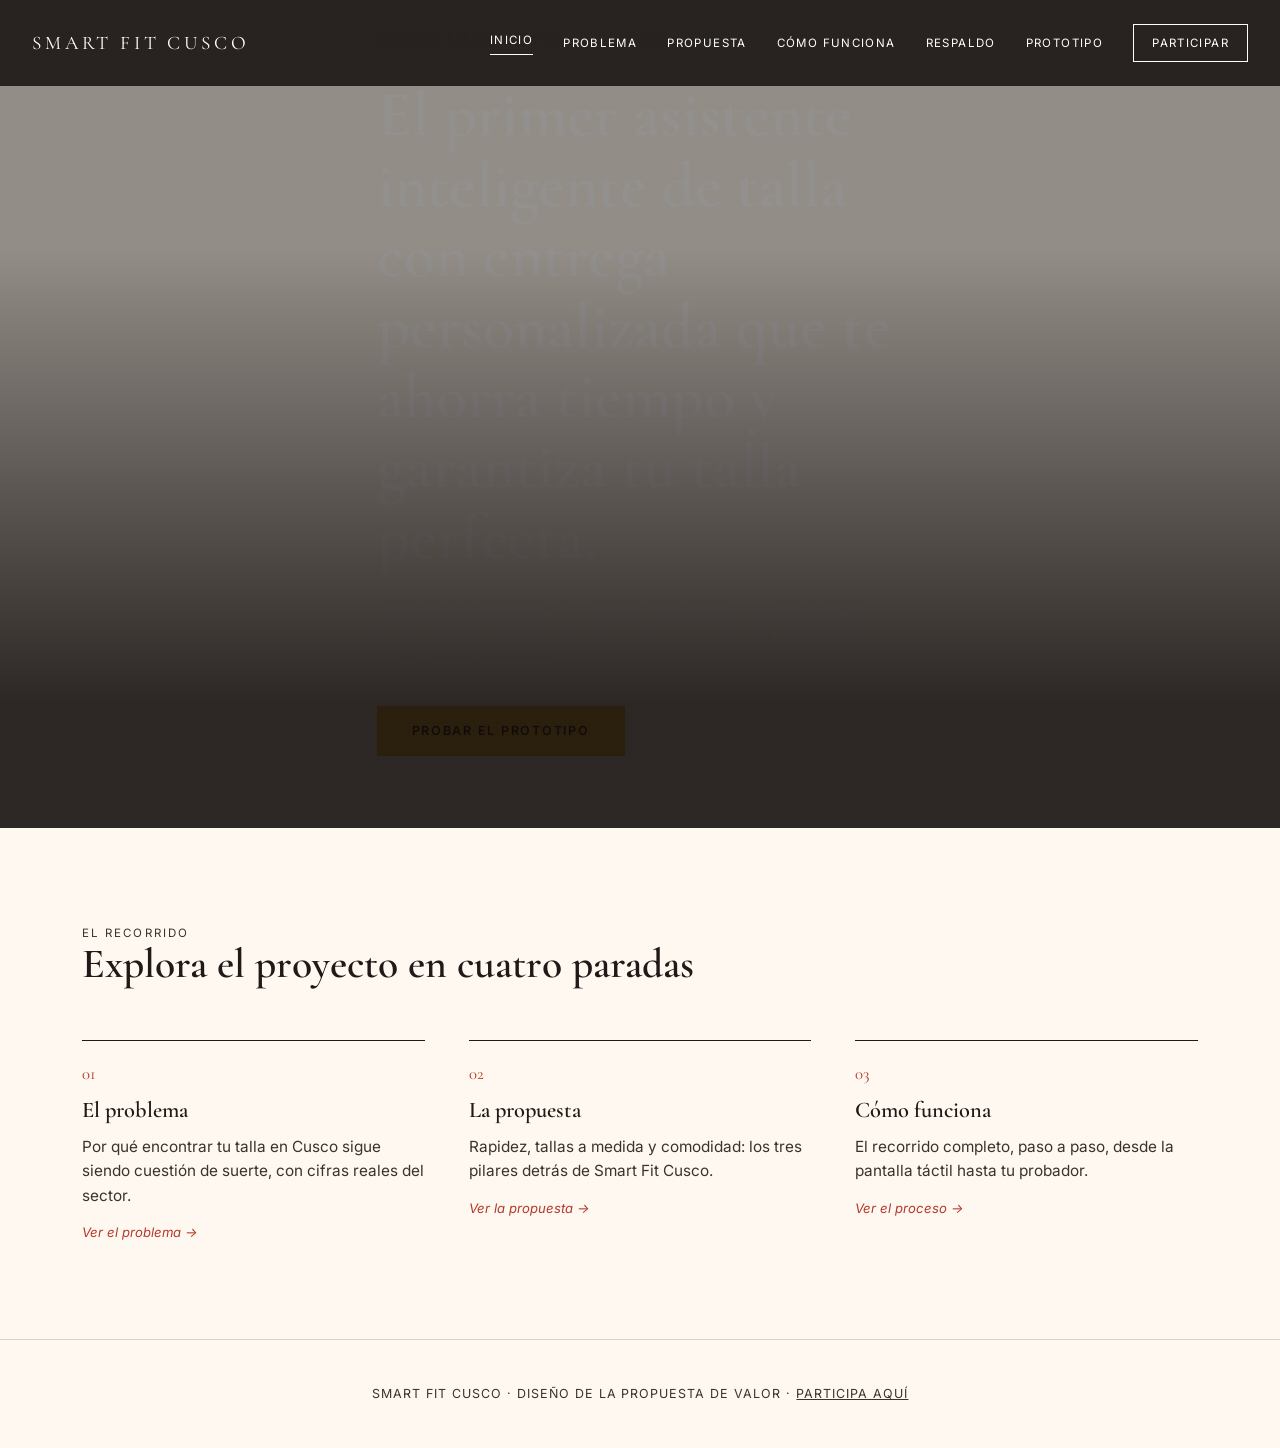
==== commit 8d0a5db3: "Add files via upload" ====
--- a/index.html
+++ b/index.html
@@ -20,6 +20,7 @@
       <a href="propuesta.html">Propuesta</a>
       <a href="como-funciona.html">Cómo funciona</a>
       <a href="respaldo.html">Respaldo</a>
+      <a href="prototipo.html">Prototipo</a>
       <a href="contacto.html" class="nav-cta">Participar</a>
     </div>
   </nav>
@@ -27,9 +28,9 @@
   <header class="hero" style="background-image:url('https://images.pexels.com/photos/1488470/pexels-photo-1488470.jpeg?cs=srgb&fm=jpg&w=1800')">
     <div class="wrap">
       <p class="label">Moda inclusiva · Cusco</p>
-      <h1>El primer dispensador inteligente de moda que te ahorra tiempo y garantiza tu talla perfecta.</h1>
+      <h1>El primer asistente inteligente de talla con entrega personalizada que te ahorra tiempo y garantiza tu talla perfecta.</h1>
       <p>Ingresas tus medidas, el sistema encuentra tu ajuste exacto en el catálogo disponible, y lo recibes ya listo en tu probador — de forma autónoma.</p>
-      <a class="btn" href="contacto.html">Cuéntanos tu experiencia</a>
+      <a class="btn" href="prototipo.html">Probar el prototipo</a>
     </div>
   </header>
 
--- a/assets/style.css
+++ b/assets/style.css
@@ -0,0 +1,267 @@
+:root{
+  --ink:#141210;
+  --paper:#faf8f5;
+  --stone:#efebe4;
+  --line:#d9d2c5;
+  --wine:#5c1a2b;
+  --muted:#6b6357;
+}
+*{box-sizing:border-box;margin:0;padding:0;}
+html{scroll-behavior:smooth;}
+body{
+  font-family:'Inter',sans-serif;
+  font-weight:300;
+  background:var(--paper);
+  color:var(--ink);
+  line-height:1.6;
+  font-size:16px;
+}
+h1,h2,h3{font-family:'Cormorant Garamond',serif;font-weight:600;line-height:1.1;}
+.wrap{max-width:1180px;margin:0 auto;padding:0 32px;}
+img{max-width:100%;display:block;}
+.label{font-size:.72rem;letter-spacing:.18em;text-transform:uppercase;color:var(--muted);}
+a.btn{
+  display:inline-block;border:1px solid currentColor;color:inherit;text-decoration:none;
+  padding:14px 34px;font-size:.78rem;letter-spacing:.14em;text-transform:uppercase;
+  transition:background .25s,color .25s;
+}
+a.btn:hover{background:var(--ink);color:var(--paper);}
+
+/* NAV */
+.site-nav{
+  position:fixed;top:0;left:0;right:0;z-index:100;
+  display:flex;justify-content:space-between;align-items:center;
+  padding:24px 32px;color:#fff;background:transparent;
+  transition:background .3s,padding .3s,color .3s,box-shadow .3s;
+}
+.site-nav.scrolled{background:var(--paper);color:var(--ink);padding:14px 32px;box-shadow:0 1px 0 var(--line);}
+.site-nav .logo{font-family:'Cormorant Garamond',serif;font-size:1.2rem;letter-spacing:.2em;color:inherit;text-decoration:none;}
+.nav-toggle{background:none;border:none;font-size:1.5rem;color:inherit;cursor:pointer;line-height:1;}
+.nav-links{display:none;gap:30px;align-items:center;}
+.nav-links a{color:inherit;text-decoration:none;font-size:.72rem;letter-spacing:.12em;text-transform:uppercase;}
+.nav-links a.active{border-bottom:1px solid currentColor;padding-bottom:5px;}
+.nav-links a.nav-cta{border:1px solid currentColor;padding:9px 18px;}
+@media(min-width:820px){
+  .nav-links{display:flex;}
+  .nav-toggle{display:none;}
+}
+.nav-links.open{
+  display:flex;position:absolute;top:100%;left:0;right:0;
+  background:var(--paper);color:var(--ink);flex-direction:column;
+  padding:22px 32px;gap:20px;box-shadow:0 8px 20px rgba(0,0,0,.1);
+}
+
+/* HERO (home) */
+.hero{position:relative;height:92vh;min-height:560px;background-size:cover;background-position:center;display:flex;align-items:flex-end;}
+.hero::after{content:"";position:absolute;inset:0;background:linear-gradient(0deg,rgba(20,18,16,.78) 10%,rgba(20,18,16,.15) 60%);}
+.hero .wrap{position:relative;color:#fff;padding-bottom:72px;}
+.hero .label{color:#e7c9c9;}
+.hero h1{font-size:clamp(2.3rem,5.4vw,4rem);max-width:17ch;margin:16px 0 22px;}
+.hero p{max-width:46ch;font-size:1.08rem;opacity:.9;margin-bottom:28px;}
+
+/* PAGE HEADER (subpages) */
+.page-header{position:relative;height:46vh;min-height:320px;background-size:cover;background-position:center;display:flex;align-items:flex-end;color:#fff;}
+.page-header::after{content:"";position:absolute;inset:0;background:linear-gradient(0deg,rgba(20,18,16,.75),rgba(20,18,16,.15));}
+.page-header .wrap{position:relative;padding-bottom:48px;}
+.page-header h1{font-size:clamp(2rem,4.4vw,3.1rem);max-width:18ch;}
+
+/* SPLIT SECTIONS */
+.split{display:grid;grid-template-columns:1fr;}
+@media(min-width:860px){.split{grid-template-columns:1fr 1fr;min-height:520px;}}
+.split .media{min-height:300px;background-size:cover;background-position:center;}
+.split .content{display:flex;flex-direction:column;justify-content:center;padding:64px 6vw;}
+.split.reverse{direction:rtl;}
+.split.reverse .content{direction:ltr;}
+.content h2{font-size:clamp(1.7rem,3vw,2.4rem);margin:12px 0 18px;}
+.content p{color:var(--muted);font-size:1rem;max-width:46ch;}
+
+.stats-row{display:grid;grid-template-columns:repeat(2,1fr);gap:24px;margin-top:32px;}
+.stats-row div{border-top:1px solid var(--line);padding-top:12px;}
+.stats-row b{display:block;font-family:'Cormorant Garamond',serif;font-size:1.8rem;font-weight:600;}
+.stats-row span{font-size:.8rem;color:var(--muted);}
+
+/* GENERIC CONTENT BLOCK */
+.block{padding:96px 0;}
+.block-head{max-width:62ch;margin-bottom:52px;}
+.block-head h2{font-size:clamp(1.9rem,3.4vw,2.6rem);}
+.block.stone{background:var(--stone);}
+.block.dark{background:var(--ink);color:var(--paper);}
+.block.dark .label{color:#c9a6ac;}
+
+/* PILARES */
+.pilares-grid{display:grid;grid-template-columns:1fr;gap:44px;}
+@media(min-width:800px){.pilares-grid{grid-template-columns:repeat(3,1fr);}}
+.pilar{border-top:1px solid var(--ink);padding-top:20px;}
+.pilar .num{font-family:'Cormorant Garamond',serif;font-size:1.05rem;color:var(--wine);}
+.pilar h3{font-size:1.4rem;margin:10px 0 12px;}
+.pilar p{color:var(--muted);font-size:.96rem;}
+.pilar .dato{margin-top:14px;font-size:.82rem;font-style:italic;}
+
+/* IMAGENES SUPERPUESTAS */
+.image-duo{position:relative;height:230px;margin-bottom:28px;}
+.image-duo .img-back,.image-duo .img-front{
+  position:absolute;background-size:cover;background-position:center;
+  transition:transform .45s cubic-bezier(.22,.9,.3,1),box-shadow .45s ease;
+}
+.image-duo .img-back{
+  top:0;left:0;width:76%;height:80%;
+  box-shadow:0 18px 34px rgba(20,18,16,.2);
+}
+.image-duo .img-front{
+  bottom:0;right:0;width:56%;height:58%;
+  border:6px solid var(--paper);
+  box-shadow:0 16px 30px rgba(20,18,16,.28);
+}
+.pilar:hover .img-back{transform:translate(-8px,-8px);}
+.pilar:hover .img-front{transform:translate(8px,8px);}
+
+/* INTERACTIVE STEPS */
+.steps-nav{display:flex;flex-wrap:wrap;border-bottom:1px solid var(--line);margin-bottom:40px;}
+.step-btn{
+  background:none;border:none;font-family:'Inter',sans-serif;font-size:.76rem;
+  letter-spacing:.1em;text-transform:uppercase;padding:14px 0;margin-right:32px;
+  color:var(--muted);cursor:pointer;border-bottom:2px solid transparent;
+}
+.step-btn.active{color:var(--ink);border-bottom-color:var(--wine);}
+.step-detail{display:none;max-width:60ch;}
+.step-detail.active{display:block;animation:fadeUp .35s ease;}
+@keyframes fadeUp{from{opacity:0;transform:translateY(8px);}to{opacity:1;transform:translateY(0);}}
+.step-detail .tag{font-family:'Cormorant Garamond',serif;color:var(--wine);font-size:1.1rem;}
+.step-detail h3{font-size:1.7rem;margin:10px 0 16px;}
+.step-detail p{color:var(--muted);}
+.step-detail{max-width:none;}
+
+/* FOTO POR PASO */
+.step-top{display:grid;grid-template-columns:1fr;gap:28px;align-items:start;}
+@media(min-width:760px){.step-top{grid-template-columns:1.2fr 1fr;}}
+.step-copy p{max-width:48ch;}
+.step-photo{min-height:210px;background-size:cover;background-position:center;box-shadow:0 16px 30px rgba(20,18,16,.16);}
+
+/* TABLA DE TALLAS */
+.size-table-wrap{margin-top:40px;max-width:760px;overflow-x:auto;}
+.size-table{width:100%;border-collapse:collapse;font-size:.88rem;}
+.size-table th,.size-table td{padding:11px 14px;text-align:left;border-bottom:1px solid var(--line);white-space:nowrap;}
+.size-table thead th{font-family:'Inter',sans-serif;font-size:.72rem;letter-spacing:.08em;text-transform:uppercase;color:var(--muted);border-bottom:2px solid var(--ink);}
+.size-table tbody td:first-child{font-family:'Cormorant Garamond',serif;font-weight:600;color:var(--wine);font-size:1.05rem;}
+.table-note{margin-top:14px;font-size:.8rem;color:var(--muted);font-style:italic;max-width:60ch;}
+
+/* CALCULADOR */
+.calc-box{margin-top:40px;max-width:640px;background:var(--stone);padding:30px;}
+.calc-inputs{display:grid;grid-template-columns:repeat(2,1fr);gap:18px;}
+@media(min-width:520px){.calc-inputs{grid-template-columns:repeat(4,1fr);}}
+.calc-field label{display:block;font-size:.74rem;letter-spacing:.04em;color:var(--muted);margin-bottom:8px;}
+.calc-field input{width:100%;border:1px solid var(--line);background:#fff;padding:10px 11px;font-family:'Inter',sans-serif;font-size:.92rem;}
+.calc-field input:focus{outline:none;border-color:var(--wine);}
+.calc-btn{width:100%;margin-top:22px;background:var(--wine);color:#fff;border:1px solid var(--wine);cursor:pointer;}
+.calc-btn:hover{background:#4a1522;}
+.calc-result{margin-top:20px;font-size:.95rem;min-height:1.4em;}
+.calc-result .result-size{font-family:'Cormorant Garamond',serif;font-size:1.6rem;color:var(--wine);}
+.calc-result.warn{color:#8a5a2b;font-size:.85rem;font-style:italic;}
+
+/* SIMULADOR DE ENTREGA */
+.delivery-box{margin-top:40px;max-width:640px;}
+.delivery-steps{display:flex;flex-direction:column;gap:0;margin-bottom:22px;}
+.d-step{
+  position:relative;padding:14px 0 14px 34px;font-size:.9rem;color:var(--muted);
+  border-left:2px solid var(--line);transition:color .3s ease,border-color .3s ease;
+}
+.d-step:last-child{border-left-color:transparent;}
+.d-dot{
+  position:absolute;left:-7px;top:16px;width:12px;height:12px;border-radius:50%;
+  background:var(--paper);border:2px solid var(--line);transition:background .3s ease,border-color .3s ease;
+}
+.d-step.done{color:var(--ink);border-left-color:var(--wine);}
+.d-step.done .d-dot{background:var(--wine);border-color:var(--wine);}
+.delivery-note{margin-top:6px;font-size:.85rem;color:var(--muted);min-height:1.3em;}
+
+/* FUENTES */
+.fuentes{display:grid;grid-template-columns:1fr;gap:32px;}
+@media(min-width:760px){.fuentes{grid-template-columns:repeat(2,1fr);}}
+.fuente{border-top:1px solid rgba(250,248,245,.25);padding-top:18px;}
+.block:not(.dark) .fuente{border-top:1px solid var(--line);}
+.fuente h4{font-family:'Cormorant Garamond',serif;font-size:1.2rem;margin-bottom:8px;}
+.fuente p{font-size:.92rem;opacity:.9;}
+.fuente cite{display:block;font-size:.76rem;opacity:.65;margin-top:8px;font-style:normal;}
+
+/* FORMULARIO */
+.formulario{
+  position:relative;padding:130px 0 100px;text-align:center;color:#fff;background-size:cover;background-position:center;
+}
+.formulario::before{content:"";position:absolute;inset:0;background:linear-gradient(rgba(20,18,16,.72),rgba(20,18,16,.85));}
+.formulario .wrap{position:relative;}
+.formulario .label{color:#e7c9c9;}
+.formulario h1,.formulario h2{font-size:clamp(2rem,3.6vw,2.8rem);max-width:22ch;margin:14px auto 12px;}
+.formulario p.lead{max-width:48ch;margin:0 auto 36px;opacity:.9;}
+.form-shell{background:var(--paper);padding:6px;max-width:640px;margin:0 auto;}
+.form-shell iframe{width:100%;height:900px;border:none;display:block;}
+.form-note{font-size:.85rem;opacity:.8;margin-top:20px;max-width:52ch;margin-left:auto;margin-right:auto;}
+
+/* BENEFICIOS (página participar) */
+.benef-row{
+  display:flex;flex-wrap:wrap;justify-content:center;gap:14px;margin:0 auto 40px;max-width:640px;
+}
+.benef-item{
+  flex:1 1 180px;border:1px solid rgba(250,248,245,.35);padding:14px 16px;
+  font-size:.82rem;text-align:left;color:#fff;
+}
+.benef-item span{display:block;font-family:'Cormorant Garamond',serif;color:#e7c9c9;font-size:.95rem;margin-bottom:4px;}
+
+/* FORMULARIO NATIVO */
+.form-shell{padding:8px;}
+.native-form{
+  background:var(--paper);color:var(--ink);text-align:left;padding:36px 30px;
+}
+.form-block{border:none;border-top:1px solid var(--line);padding:26px 0 6px;margin:0;}
+.form-block:first-child{border-top:none;padding-top:0;}
+.form-block legend{
+  display:flex;align-items:center;gap:10px;
+  font-family:'Cormorant Garamond',serif;font-size:1.25rem;font-weight:600;
+  padding:0 0 18px;width:100%;
+}
+.fb-num{
+  font-family:'Inter',sans-serif;font-size:.7rem;letter-spacing:.1em;color:#fff;
+  background:var(--wine);padding:4px 9px;border-radius:2px;
+}
+.field{margin-bottom:20px;}
+.field-row{display:grid;grid-template-columns:1fr;gap:20px;}
+@media(min-width:520px){.field-row{grid-template-columns:1fr 1fr;}}
+.field label{display:block;font-size:.86rem;margin-bottom:10px;color:var(--ink);}
+.native-form input[type="text"],
+.native-form input[type="email"],
+.native-form input[type="tel"],
+.native-form select{
+  width:100%;border:1px solid var(--line);background:#fff;color:var(--ink);
+  padding:11px 12px;font-family:'Inter',sans-serif;font-size:.92rem;
+}
+.native-form input:focus,.native-form select:focus{outline:none;border-color:var(--wine);}
+.radio-group{display:flex;flex-wrap:wrap;gap:10px 22px;}
+.radio-group.scale{gap:16px;}
+.radio-option{
+  display:flex;align-items:center;gap:7px;font-size:.86rem;color:var(--muted);cursor:pointer;
+}
+.radio-option input{accent-color:var(--wine);width:15px;height:15px;cursor:pointer;}
+.submit-btn{
+  width:100%;background:var(--wine);color:#fff;border:1px solid var(--wine);
+  margin-top:14px;cursor:pointer;
+}
+.submit-btn:hover{background:#4a1522;}
+
+/* NEXT LINK STRIP */
+.next-strip{
+  display:flex;justify-content:space-between;align-items:center;flex-wrap:wrap;gap:16px;
+  padding:36px 0;border-top:1px solid var(--line);
+}
+.next-strip a{color:var(--ink);text-decoration:none;font-family:'Cormorant Garamond',serif;font-size:1.3rem;}
+.next-strip a span{display:block;font-family:'Inter',sans-serif;font-size:.7rem;letter-spacing:.14em;text-transform:uppercase;color:var(--muted);margin-bottom:4px;}
+
+footer{padding:44px 0;text-align:center;font-size:.78rem;letter-spacing:.08em;text-transform:uppercase;color:var(--muted);border-top:1px solid var(--line);}
+
+/* ===== Contraste y legibilidad ===== */
+:root{--ink:#1F1A17;--paper:#FFF8F0;--muted:#3A332D;--wine:#B3392B;--teal:#0F6B73;--gold:#F2B134;}
+body{font-weight:400;color:var(--ink);}
+.content p,.pilar p{color:var(--muted);}
+.hero::after,.page-header::after{background:linear-gradient(0deg,rgba(15,10,8,.88) 15%,rgba(15,10,8,.45) 70%);}
+.hero .label{color:#FFE2A8;}
+.site-nav{background:rgba(31,26,23,.92);}
+a.btn{background:var(--gold);color:#1F1A17;border-color:var(--gold);font-weight:600;}
+a.btn:hover{background:#fff;color:#1F1A17;}
